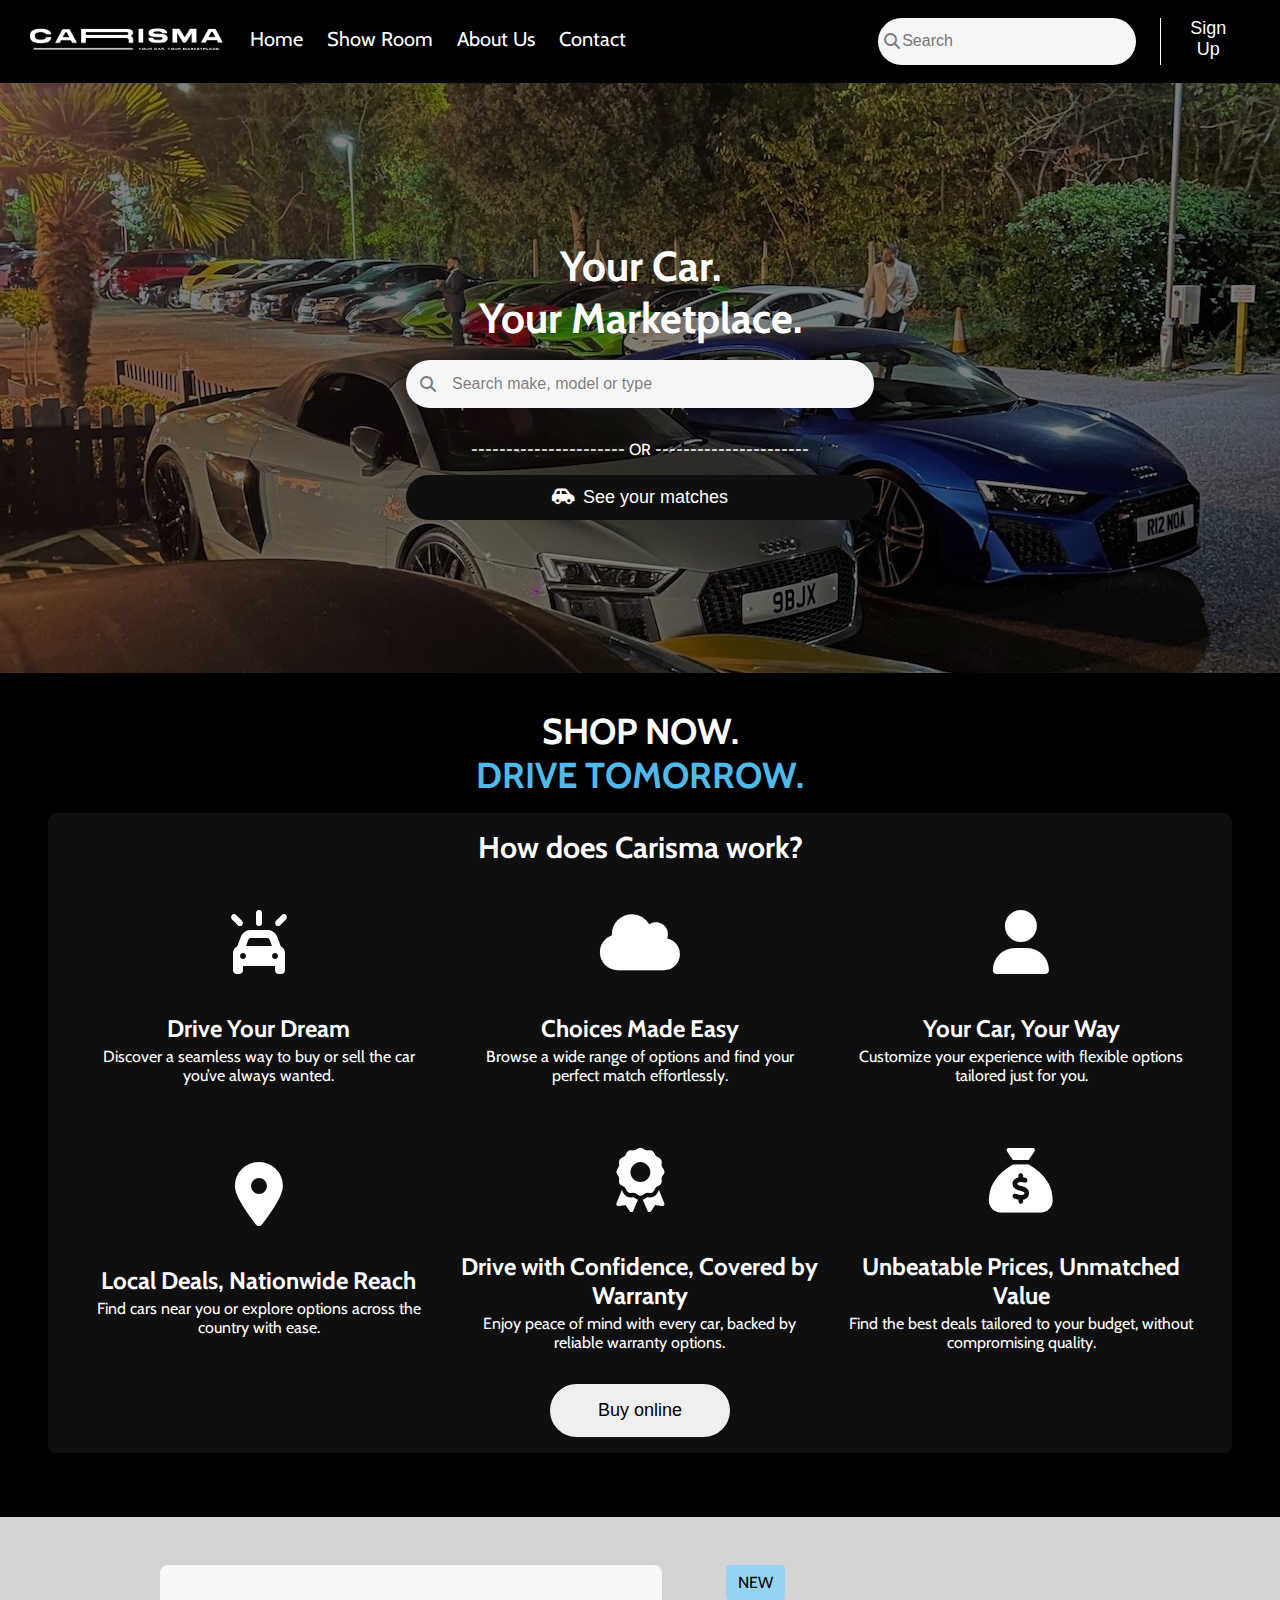
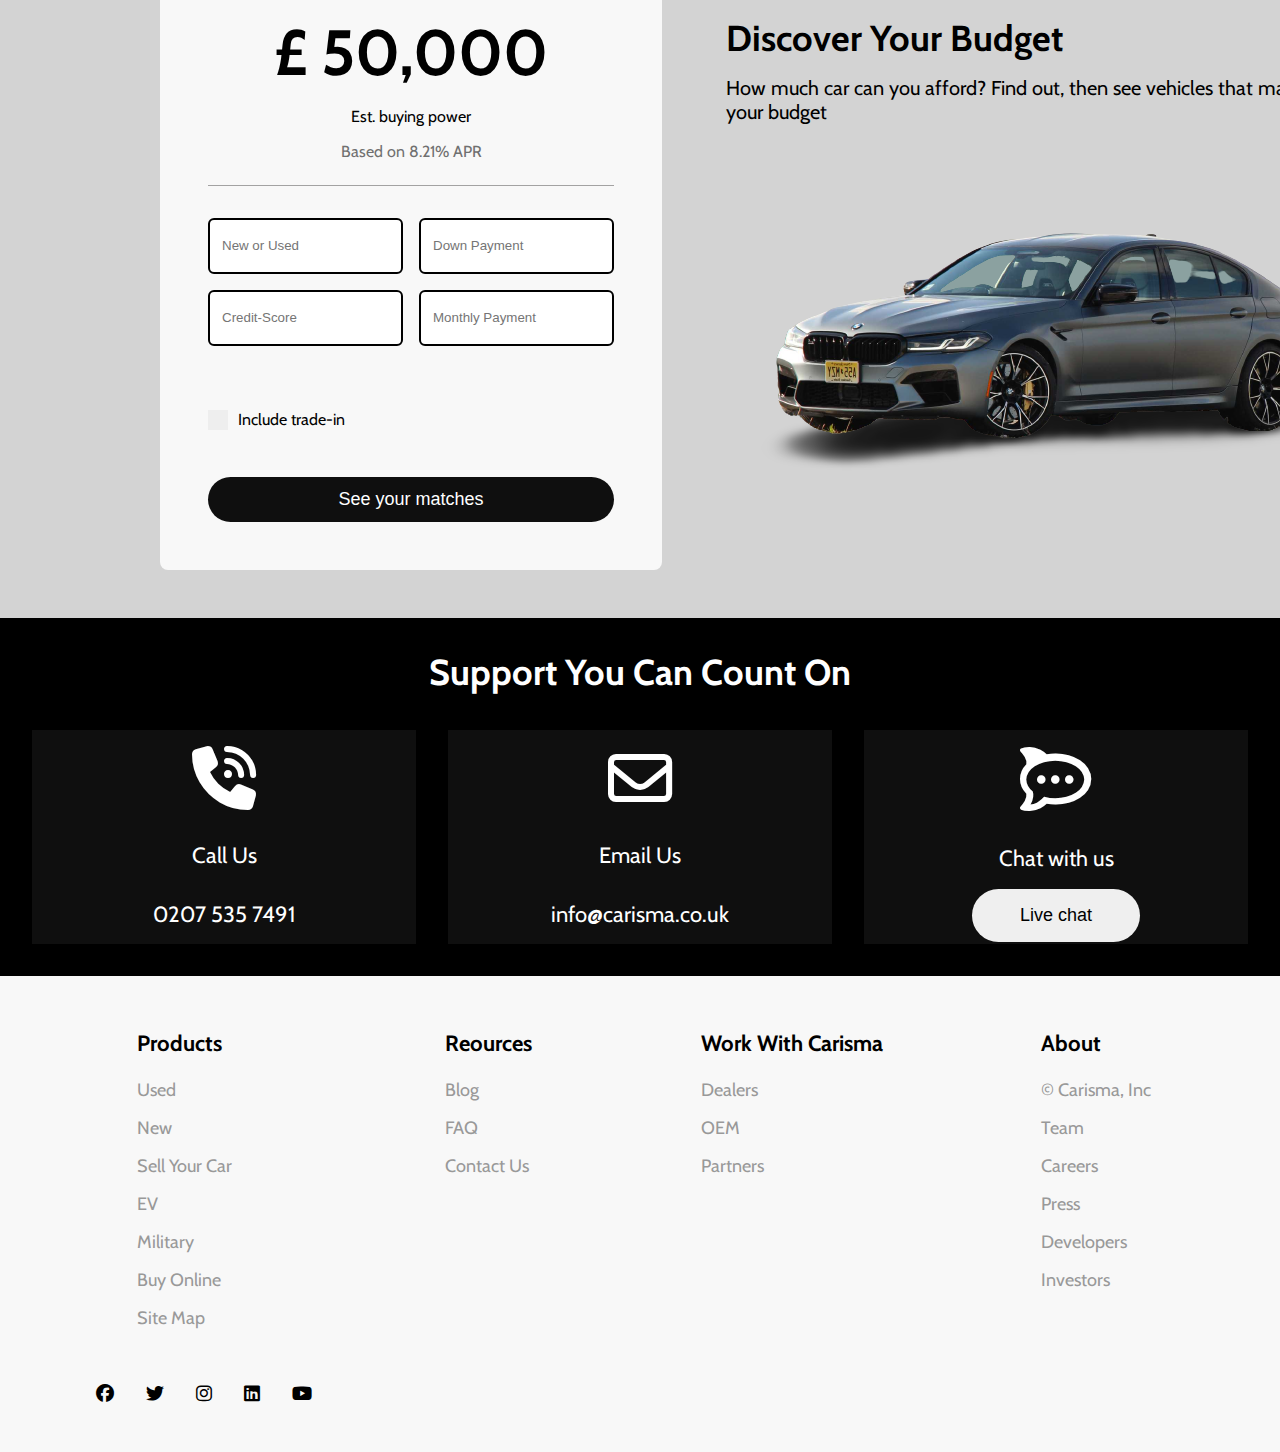
==== index.html @ 0906d76e "Fixed nav bars on every page" ====
<!DOCTYPE html>
<html lang="en">
<head>
    <meta charset="UTF-8">
    <meta name="viewport" content="width=device-width, initial-scale=1.0">
    <link rel="stylesheet" href="style.css">
    <link href="https://cdnjs.cloudflare.com/ajax/libs/font-awesome/6.5.1/css/all.min.css" rel="stylesheet">
    <link href="https://fonts.googleapis.com/css2?family=Cabin:wght@400;700&display=swap" rel="stylesheet">
    <link href="https://fonts.googleapis.com/css2?family=Material+Symbols+Outlined" rel="stylesheet">
    <title>Main Page</title>
</head>
<body>
    <nav class="navigation">
        <ul class="navigation">
            <a href="index.html"><img src="images/logo.png" alt="Carisma logo"></a>
            <li><a href="index.html">Home</a></li>
            <li><a href="modules.html">Show Room</a></li>
            <li><a href="About.html">About Us</a></li>
            <li><a href="Contact.html">Contact</a></li>
        </ul>
        <ul class="user">
            <div class="search-bar">
                <i class="search-icon fa-solid fa-magnifying-glass"></i>
                <input type="text" placeholder="Search">
            </div>
            <li class="nav-divider"></li>
            <li><button><a href="sign_up.html">Sign Up</a></button></li>
        </ul>
    </nav>

    <section class="main-page">
        <img style="opacity: 0.5;" src="images/background22.jpg" alt="">
        <div class="main-desc">
            <h1>Your Car. <br> Your Marketplace.</h1>
            <div class="search">
                <i class="search-icon fa-solid fa-magnifying-glass"></i>
                <input class="search-input" type="text" placeholder="Search make, model or type">
            </div>
            <p style="color: white; text-align: center;">---------------------- OR ----------------------</p>
            <button><i class="fa-solid fa-car-side"></i><a href="#">See your matches</a></button>
            <!-- <div class="buttons">
                <a href=""><button><i class="fa-solid fa-car"></i>
                    Shop New ></button></a>
                <a href=""><button><i class="fa-solid fa-tag"></i>
                    Shop Used ></button></a>
                <a href=""><button><i class="fa-solid fa-car-battery"></i>
                    Shop Electric ></button></a>
            </div> -->
        </div>
    </section>

    <section class="description">
        <h2 style="color: white;">SHOP NOW.</h2>
        <h2 style="color: #50b9eb;"> DRIVE TOMORROW.</h2>

        <div class="desc-container">
            <h3 style="color: white; text-align: center; font-size: 30px; margin-top: 0;">How does Carisma work?</h3>
            <div class="cards-container">
                <div class="card">
                    <i class="fa-solid fa-car-on"></i>
                    <div class="card-desc">
                        <h3 style="font-size: 24px; margin-bottom: 4px;">Drive Your Dream</h3>
                        <p style="margin-top: 0;">Discover a seamless way to buy or sell the car you’ve always wanted.</p>
                    </div>
                </div>
                <div class="card">
                    <i class="fa-solid fa-cloud"></i>
                    <div class="card-desc">
                        <h3 style="font-size: 24px; margin-bottom: 4px;">Choices Made Easy</h3>
                        <p style="margin-top: 0;">Browse a wide range of options and find your perfect match effortlessly.</p>
                    </div>
                </div>
                <div class="card">
                    <i class="fa-solid fa-user"></i>
                    <div class="card-desc">
                        <h3 style="font-size: 24px; margin-bottom: 4px;">Your Car, Your Way</h3>
                        <p style="margin-top: 0;">Customize your experience with flexible options tailored just for you.</p>
                    </div>
                </div>
                <div class="card">
                    <i class="fa-solid fa-location-dot"></i>
                    <div class="card-desc">
                        <h3 style="font-size: 24px; margin-bottom: 4px;">Local Deals, Nationwide Reach</h3>
                        <p style="margin-top: 0;">Find cars near you or explore options across the country with ease.</p>
                    </div>
                </div>  
                <div class="card">
                    <i class="fa-solid fa-award"></i>
                    <div class="card-desc">
                        <h3 style="font-size: 24px; margin-bottom: 4px;">Drive with Confidence, Covered by Warranty</h3>
                        <p style="margin-top: 0;">Enjoy peace of mind with every car, backed by reliable warranty options.</p>
                    </div>
                </div>  
                <div class="card">
                    <i class="fa-solid fa-sack-dollar"></i> 
                    <div class="card-desc">
                        <h3 style="font-size: 24px; margin-bottom: 4px;">Unbeatable Prices, Unmatched Value</h3>
                        <p style="margin-top: 0;">Find the best deals tailored to your budget, without compromising quality.</p>
                    </div>
                </div>    
            </div>
            <button class="btn-buy"><a href="#">Buy online</a></button>
        </div>
    </section>

    <section class="finance-calc">
      
        <div class="finance">
            <p style="font-size: 64px; font-weight: bold; text-align: center; margin-bottom: 16px; margin-top: 0;">&pound; 50,000</p>
            <p style="text-align: center;">Est. buying power</p>
            <p style="color: #707070; text-align: center; margin-bottom: 0;">Based on 8.21% APR</p>
            <div style="width: 100%; height: 1px; background-color: #a3a2a2; margin-top: 16px; margin-bottom: 32px; margin-top: 24px;"></div>
            <div class="inputs-container">
                <input type="text" placeholder="New or Used">
                <input type="text" placeholder="Down Payment">
                <input type="text" placeholder="Credit-Score">
                <input type="text" placeholder="Monthly Payment">
            </div>
            <label class="container">Include trade-in
                <input type="checkbox"  >
                <span class="checkmark"></span>
              </label>
            <button><a href="#">See your matches</a></button>
        </div>
        <div class="car">
            <p class="car-type">NEW</p>
            <h3 style="font-size: 36px;">Discover Your Budget</h3>
            <p style="font-size: 20px;">How much car can you afford? Find out, then see vehicles that match <br> your budget</p>
            <img src="images/bmw-m5.png" alt="">
        </div>
    </section>
    <section class="contacts">
        <h3>Support You Can Count On</h3>
        <div class="contacts-container">
            <div class="contact">
                <i class="fa-solid fa-phone-volume"></i>
                <p>Call Us</p>
                <p class="phone-number">
                    <span>0207 535 7491</span>
                </p>
            </div>
            <div class="contact">
                <i class="fa-regular fa-envelope"></i>
                <p>Email Us</p>
                <p class="email">
                    <span>info@carisma.co.uk</span>
                </p>
            </div>
            <div class="contact chat">
                <i class="fa-brands fa-rocketchat"></i>
                <p>Chat with us</p>
                <button><a href="#">Live chat</a></button>
            </div>
        </div>
    </section>
    <section class="footer">
        <div class="footer-content">
            <h3>Products</h3>

                <p><a href="#">Used</a></li></p>
                <p><a href="#">New</a></p>
                <p><a href="#">Sell Your Car</a></p>
                <p><a href="#">EV</a></p>
                <p><a href="#">Military</a></p>
                <p><a href="#">Buy Online</a></p>
                <p><a href="#">Site Map</a></p>
        </div>
        <div class="footer-content">
            <h3>Reources</h3>

                <p><a href="#">Blog</a></p>
                <p><a href="#">FAQ</a></p>
                <p><a href="#">Contact Us</a></p>

        </div>
        <div class="footer-content">
            <h3>Work With Carisma</h3>

                <p><a href="#">Dealers</a></p>
                <p><a href="#">OEM</a></p>
                <p><a href="#">Partners</a></p>

        </div>
        <div class="footer-content">
            <h3>About</h3>

                <p><a href="#">&copy; Carisma, Inc</a></p>
                <p><a href="#">Team</a></p>
                <p><a href="#">Careers</a></p>
                <p><a href="#">Press</a></p>
                <p><a href="#">Developers</a></p>
                <p><a href="#">Investors</a></p>

        </div> 
            <ul class="footer-icons">
                <li><a href=""><i class="fa-brands fa-facebook"></i></a></li>
                <li><a href=""><i class="fa-brands fa-twitter"></i></a></li>
                <li><a href=""><i class="fa-brands fa-instagram"></i></a></li>
                <li><a href=""><i class="fa-brands fa-linkedin"></i></a></li>
                <li><a href=""><i class="fa-brands fa-youtube"></i></a></li>
            </ul>
    </section>
</body>
</html>
---- style.css ----
body{
    font-family: "Cabin", sans-serif;
    margin: 0;
    background-color: black;
}
p,h1,h2,h3{
    font-family: "Cabin", sans-serif;
}
button{
    margin: 0;
    padding: 0;
    -webkit-appearance: none;
    appearance: none;
}
/* Navigation Bar */
.navigation{
    z-index: 1000;
    top: 0;
    position: sticky;
    background-color:  black;
    display: flex;
    justify-content: space-between;
    align-items: center;
    padding: 0.80rem;
}
.navigation ul{
    display: flex;
    gap: 24px;
    list-style: none;
    margin: 0;
}

.navigation ul li a{
    position: relative;
    text-decoration: none;
    color: white;
    overflow: hidden;
    display: inline-block;
    transition: color 0.3s ease-in-out;
}


.navigation ul li{
    font-size: 20px;
}

.navigation ul li a::after {
    content: '';
    position: absolute;
    left: 0;
    bottom: 0;
    width: 0;
    height: 2px;
    background-color: white; 
    transition: width 0.3s ease-in-out; 
}

.navigation ul li a:hover {
    color: #f6f6f6;
}

.navigation ul li a:hover::after {
    width: 100%;
}


.navigation img{
    transform: scale(1);
    max-width: 200px;
    height: auto;
}

.navigation button{
    font-size: 18px;
    border: none;
    background-color: transparent;
    font-weight: normal;
    color: white;
}

.user{
    display: flex;
    padding: 0;
    padding-right: 36px;
}

.navigation .search-bar{
    width: 100%;
    display: flex;
    align-items: center;
    justify-items: center;
    border-radius: 28px;
    background-color: #f6f6f6;
    transition: box-shadow 0.25s;
    box-sizing: border-box; 
    padding: 0 6px;
}
.navigation .search-bar:focus-within{
    box-shadow: 0 0 2px rgba(0, 0, 0, 0.75);
}

.search-bar input{
    font-size: 16px;
    font-family: 'Lexend', sans-serif;
    margin-left: var(--padding);
    outline: none;
    border: none;
    background: transparent;
    flex: 1;
    color: #333333;
}

.user .nav-divider{
    width: 2px;
    background-color: white;
}
/* Main Page */
.main-page{
    position: relative;
}
.main-page img{
    width: 100%;
}
.main-page .main-desc{
    position: absolute;
    top: 50%;
    left: 50%;
    transform: translate(-50%, -50%);
    max-width: 500px;
    width: 80%;
    box-sizing: border-box;
    padding: 0 16px;
}

.main-desc h1{
    width: 100%;
    text-align: center;
    color: white;
    padding-bottom: 16px;
    margin: 0;
    font-size: 42px;
}

.main-desc input{
    box-sizing: border-box;
    text-align: left;
}

.search {
    --padding: 14px;
    width: 100%;
    display: flex;
    align-items: center;
    padding: var(--padding);
    border-radius: 28px;
    background-color: #f6f6f6;
    transition: box-shadow 0.25s;
    margin-bottom: 32px;
    box-sizing: border-box;
}

.search:focus-within{
    box-shadow: 0 0 2px rgba(0, 0, 0, 0.75);
}

.search-input{
    font-size: 16px;
    font-family: 'Lexend', sans-serif;
    margin-left: var(--padding);
    outline: none;
    border: none;
    background: transparent;
    flex: 1;
    color: #333333;
}

.search-input::placeholder,
.search-icon {
    color: rgba(0, 0, 0, 0.5);
}

.main-desc button{
    width: 100%;
    background-color: #0f0f0f;
    color: white;
    font-size: 18px;
    padding: 12px 0;
    border-radius: 28px;
    border: none;
    transition: box-shadow 0.3s ease;

    display: flex;
    flex-direction: row;
    align-items: center;
    justify-content: center;
    gap: 0.5rem;
}

.main-desc button a{
    color: white;
    text-decoration: none;
    transition: color 0.3s ease;   
}

.main-desc button:hover{
    cursor: pointer;
    box-shadow: 0px 4px 6px rgba(255, 100, 0, 1); 
}

.main-desc button:hover a{
    color: rgba(255, 100, 0, 1); 
}



/* .main-page .buttons{
    display: flex;
    justify-content: space-evenly;
    align-items: center;
    gap: 12xpx;
}


.main-page .buttons button{
    display: flex;
    flex-direction: column;
    justify-content: center;
    align-items: center;
    padding: 16px;
    gap: 16px;
    background: transparent;
    backdrop-filter: blur(5px);
    border: none;
    border-radius: 10px;
    color: white;
    font-size: 16px;
    border: 1px solid #f8f8f8;
    width: 150px;
    height: 125px;
}

.main-page .buttons button:hover{
    cursor: pointer;
}

.main-page .buttons a{
    text-decoration: none;
}

.main-page .buttons i{
    font-size: 40px;
}

.fa-solid.fa-car {
    color: #ff6400;
}
.fa-solid.fa-tag{
    color: #ec008b;
}
.fa-solid.fa-car-battery{
    color: #06aeaa;
} */


/* Description */
.description{
    background-color: black;
    padding:32px 3rem;
    padding-bottom: 64px;
}

.description h2, .description p, .description h3{ 
    color: white;
}

.description h2{
    text-align: center;
    margin: 0;
    font-size: 36px;
}

.description .cards-container{
    display: grid;
    grid-template-columns: repeat(3, 1fr);
    grid-template-rows: repeat(2, 1fr);
    gap: 1.5rem;
    row-gap: 2rem;
    margin-bottom: 1rem;
}

.desc-container {
    background-color: #0f0f0f;
    border-radius: 8px;
    margin-top: 1rem;
    padding: 1rem 2rem;
    display: flex;
    flex-direction: column;
    align-items: center;
}   

.desc-container .cards-container .card{
    display: flex;
    flex-direction: column;
    justify-content: center;
    align-items: center;
}

.desc-container .cards-container .card .card-desc h3,
.desc-container .cards-container .card .card-desc p{
    text-align: center;
}


.desc-container .cards-container .card i{
    font-size: 64px;
    color: white;
}

.desc-container .btn-buy{
    display: flex;
    flex-direction: row; 
    align-self: center;
    justify-self: center;
    padding: 16px 48px;
    border-radius: 28px;
    border: none;
    transition: box-shadow 0.3s ease;
}

.btn-buy a{
    display: block;
    text-align: center;
    font-size: 18px;
    text-decoration: none;
    color: black;
    transition:  color 0.3s ease;
}

.btn-buy:hover{
    cursor: pointer;
    box-shadow: 0px 4px 6px rgba(6, 174, 170, 1); 
}

.btn-buy:hover a{
    color: rgba(6, 174, 170, 1);
}

.cards-container .card{
    display: flex;
    gap: 16px;
}

/* Finance Calculator */
.finance-calc{
    background-color:  rgb(211, 211, 211);
    padding: 3rem 10rem;
    display: grid;
    gap: 4rem;
    grid-template-columns: repeat(2, 1fr);
}

.finance-calc .car-type{
    background-color: #95d3f3;
    width: fit-content;
    padding: 8px 12px;
    border-radius: 4px;
    color: black;
}

.car p, .car h3{
    margin: 0;
    margin-bottom: 16px;
}


.finance-calc .finance{
    background-color: #f8f8f8;
    border-radius: 8px;
    padding: 3rem;
}


.finance-calc .finance .inputs-container{
    display: grid;
    grid-template-columns: repeat(2, 1fr);
    gap: 16px;
    margin-bottom: 64px;
}

.inputs-container input{
    height: 50px;
    border: 2px solid black;
    border-radius: 6px;
    padding-left: 12px;
}

/* Check Box */
.container {
    display: block;
    position: relative;
    padding-left: 30px;
    margin-bottom: 48px;
    cursor: pointer;
    font-size: 16px;
    -webkit-user-select: none;
    -moz-user-select: none;
    -ms-user-select: none;
    user-select: none;
}
  
.container input {
position: absolute;
opacity: 0;
cursor: pointer;
height: 0;
width: 0;
}

.checkmark {
position: absolute;
top: 0;
left: 0;
height: 20px;
width: 20px;
background-color: #eee;
}

.container:hover input ~ .checkmark {
background-color: #ccc;
}

.container input:checked ~ .checkmark {
background-color: #2196F3;
}

.checkmark:after {
content: "";
position: absolute;
display: none;
}

.container input:checked ~ .checkmark:after {
display: block;
}

.container .checkmark:after {
left: 6px;
top: 3px;
width: 5px;
height: 10px;
border: solid white;
border-width: 0 3px 3px 0;
-webkit-transform: rotate(45deg);
-ms-transform: rotate(45deg);
transform: rotate(45deg);
}


.finance-calc .finance button{
    width: 100%;
    background-color: #0f0f0f;
    color: white;
    font-size: 18px;
    padding: 12px 0;
    border-radius: 28px;
    border: none;
    transition: box-shadow 0.3s ease;
}

.finance-calc .finance button a{
    color: white;
    text-decoration: none;
    transition: color 0.3s ease;   
}

.finance-calc .finance button:hover{
    cursor: pointer;
    box-shadow: 0px 4px 6px rgba(236, 0, 139, 1); 
}

.finance-calc .finance button:hover a{
    color: rgba(236, 0, 139, 1); 
}



/* Contacts */
.contacts{
    padding: 2rem;
}

.contacts h3{
    color: white;
    text-align: center;
    font-size: 36px;
    margin-top: 0;
}

.contacts .contacts-container{
    display: grid;
    grid-template-columns: repeat(3, 1fr);
    gap: 2rem;
}

.contacts-container .contact{
    display: flex;
    flex-direction: column;
    justify-content: center;
    align-items: center;
    background-color: #0f0f0f;
}

.contacts-container .contact i,
.contacts-container .contact p{
    color: white;
    text-align: center;
    margin: 1rem 0;
    font-size: 22px;
}

.contacts-container .chat{
    justify-content:space-evenly;
}

.contacts-container .contact i{
    font-size: 64px;
}

/* Slide-in underline effect */
.contacts .phone-number span,
.contacts .email span {
    position: relative;
    display: inline-block;
    cursor: pointer;
    color: white; 
}

.contacts .phone-number span::after,
.contacts .email span::after {
    content: "";
    position: absolute;
    bottom: 0; 
    left: 0;
    width: 0;
    height: 2px; 
    background-color: white; 
    transition: width 0.3s ease-in-out;
}

.contacts .phone-number span:hover::after,
.contacts .email span:hover::after {
    width: 100%; 
}


.contact button{
    display: flex;
    align-self: center;
    justify-self: center;
    padding: 16px 48px;
    border-radius: 28px;
    border: none;
    transition: box-shadow 0.3s ease;
}

.contact button a{
    font-size: 18px;
    text-decoration: none;
    color: black;
    transition: color 0.3s ease;
}

.contact button:hover{
    cursor: pointer;
    box-shadow: 0px 4px 6px rgba(255, 100, 0, 1); 
}

.contact button:hover a{
    color:  rgba(255, 100, 0, 1);
}


/* Footer */
.footer{
    background-color: #f8f8f8;
    display: grid;
    grid-template-columns: repeat(4, 1fr);
    padding: 2rem;
    row-gap: 24px;
}

.footer .footer-content{
    justify-self: center;
}

.footer-content h3{
    font-size: 22px;
}

.footer-content a{
    font-size: 18px;
    color: #999999;
    text-decoration: none;
    text-decoration-thickness: 0;
    transition: text-decoration-thickness 0.3s ease;
}

.footer-content a:hover{
    text-decoration: underline;
    text-decoration-thickness: 2px;

}

.footer .footer-icons{
    list-style: none;
    display: flex;
    gap: 32px;
    justify-self: center;
}
.footer-icons i{
    font-size: 18px;
    color: black;
}
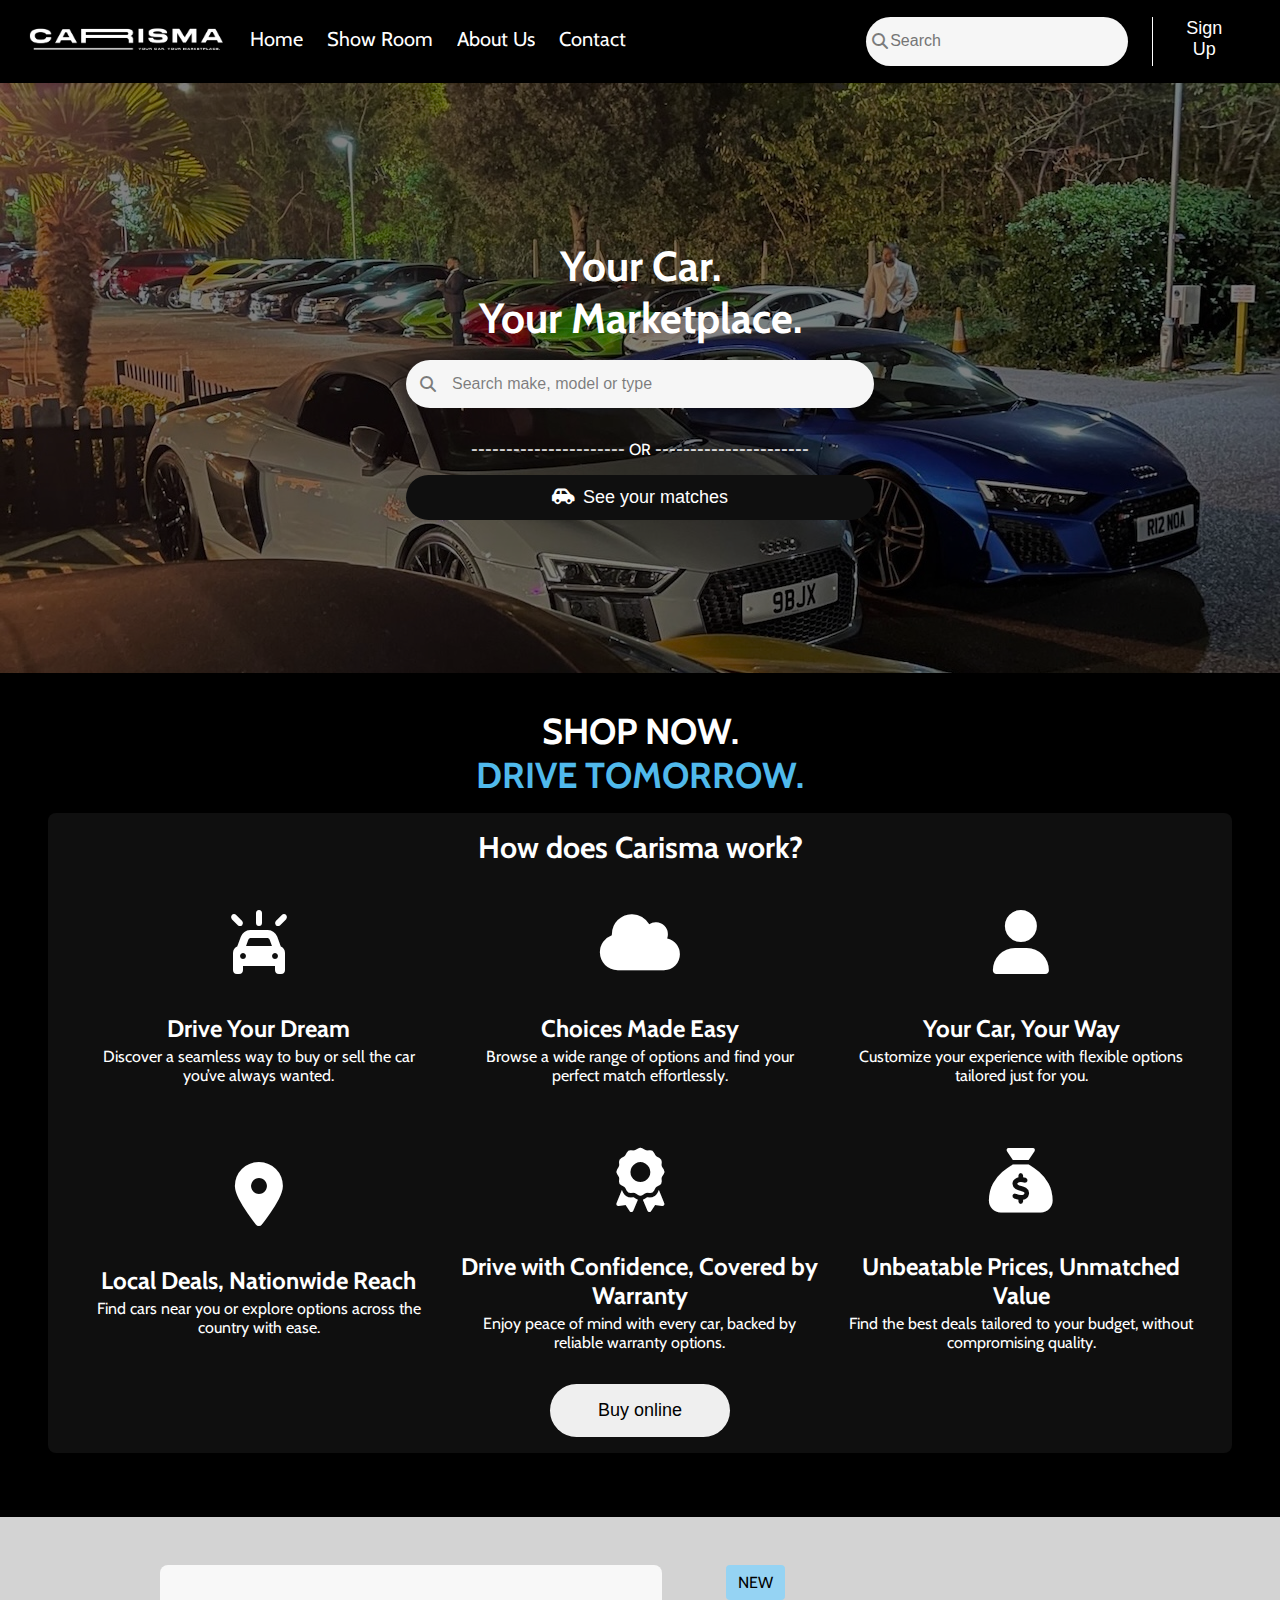
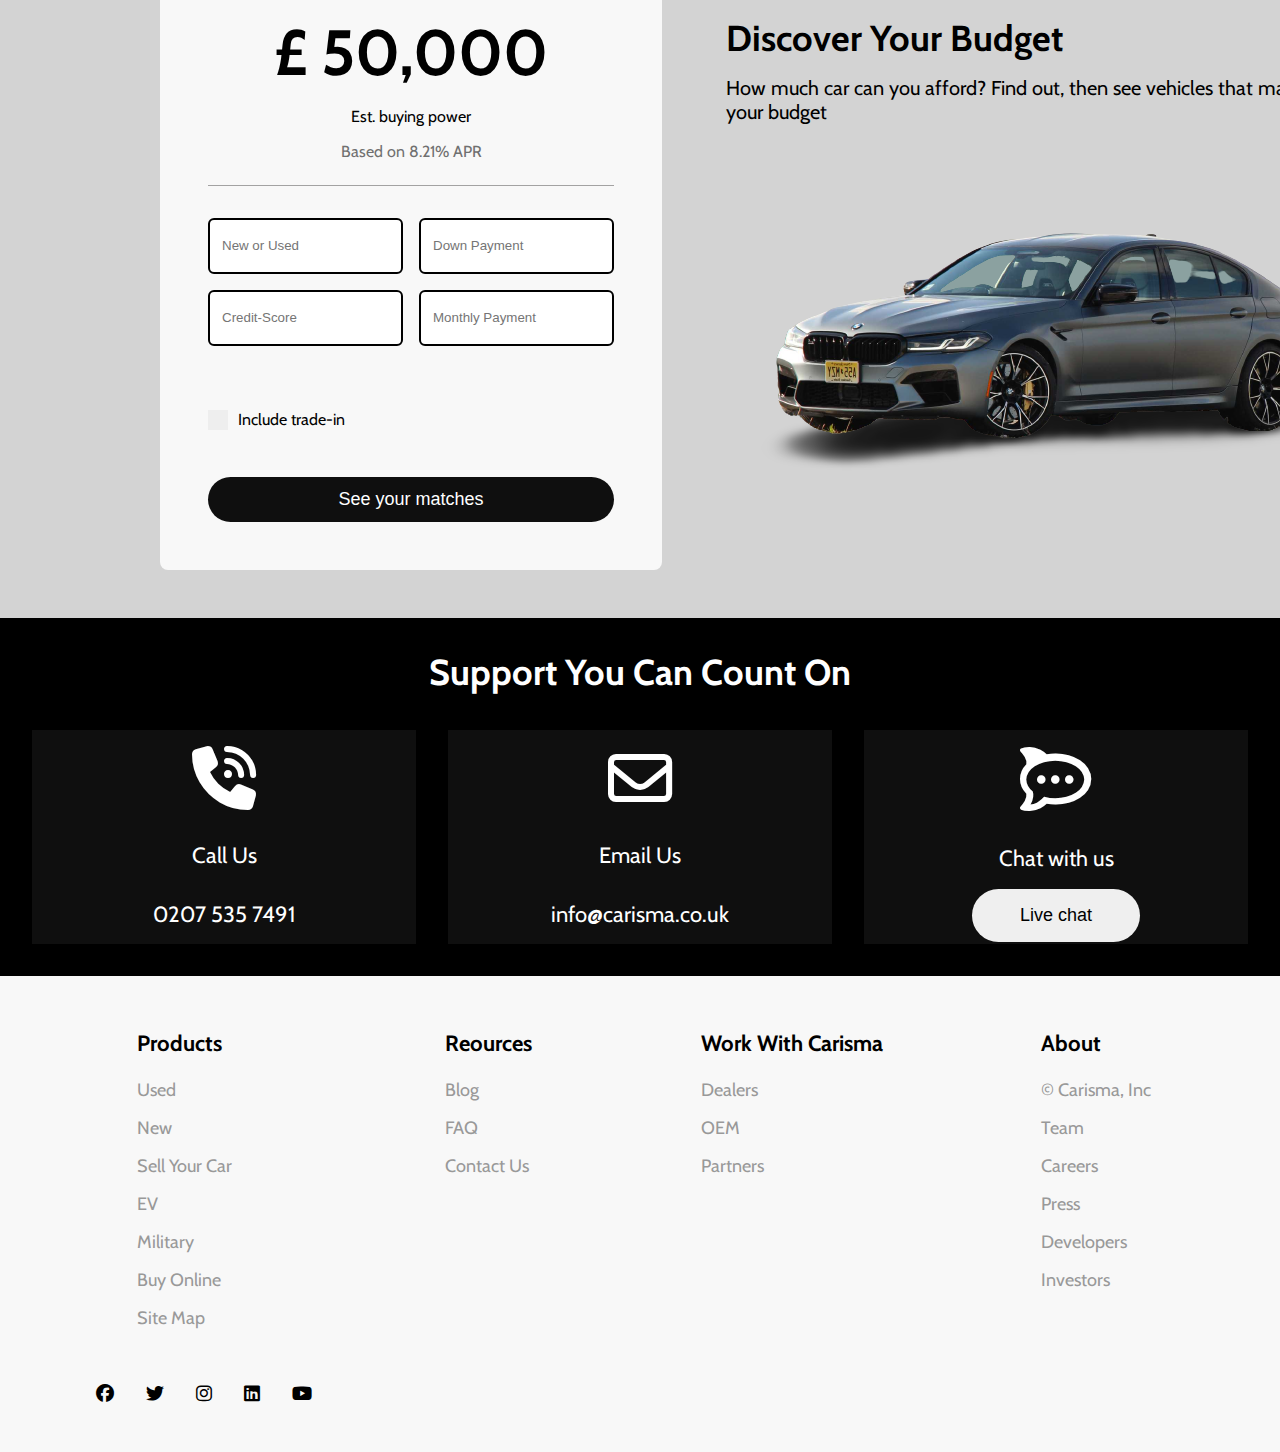
==== commit 54ecc427: "Updated button hover animation" ====
--- a/index.html
+++ b/index.html
@@ -37,15 +37,7 @@
                 <input class="search-input" type="text" placeholder="Search make, model or type">
             </div>
             <p style="color: white; text-align: center;">---------------------- OR ----------------------</p>
-            <button><i class="fa-solid fa-car-side"></i><a href="#">See your matches</a></button>
-            <!-- <div class="buttons">
-                <a href=""><button><i class="fa-solid fa-car"></i>
-                    Shop New ></button></a>
-                <a href=""><button><i class="fa-solid fa-tag"></i>
-                    Shop Used ></button></a>
-                <a href=""><button><i class="fa-solid fa-car-battery"></i>
-                    Shop Electric ></button></a>
-            </div> -->
+            <button><i class="fa-solid fa-car-side"></i><a href="modules.html">See your matches</a></button>
         </div>
     </section>
 
--- a/style.css
+++ b/style.css
@@ -6,12 +6,7 @@
 p,h1,h2,h3{
     font-family: "Cabin", sans-serif;
 }
-button{
-    margin: 0;
-    padding: 0;
-    -webkit-appearance: none;
-    appearance: none;
-}
+
 /* Navigation Bar */
 .navigation{
     z-index: 1000;
@@ -202,12 +197,17 @@
     transition: color 0.3s ease;   
 }
 
+.main-desc button i{
+    transition: color 0.3s ease;
+}
+
 .main-desc button:hover{
     cursor: pointer;
     box-shadow: 0px 4px 6px rgba(255, 100, 0, 1); 
 }
 
-.main-desc button:hover a{
+.main-desc button:hover a,
+.main-desc button:hover i{
     color: rgba(255, 100, 0, 1); 
 }
 
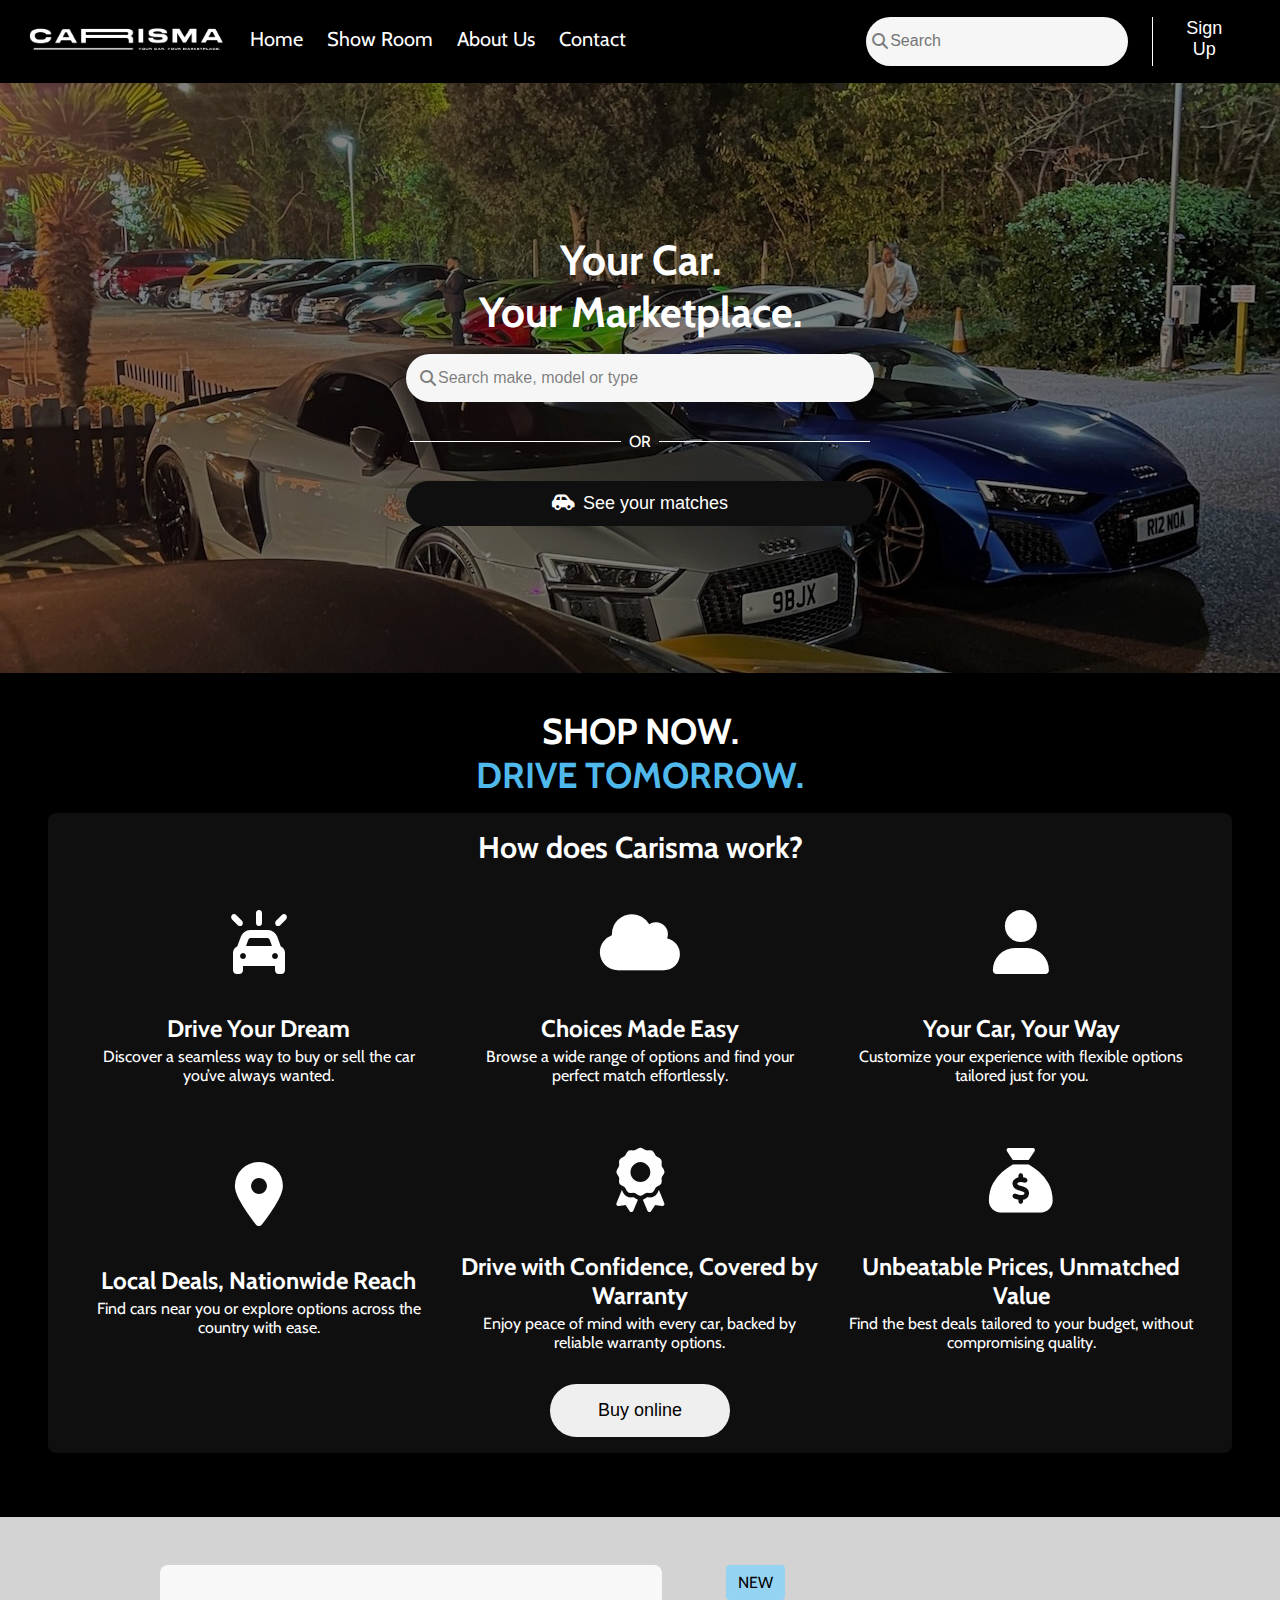
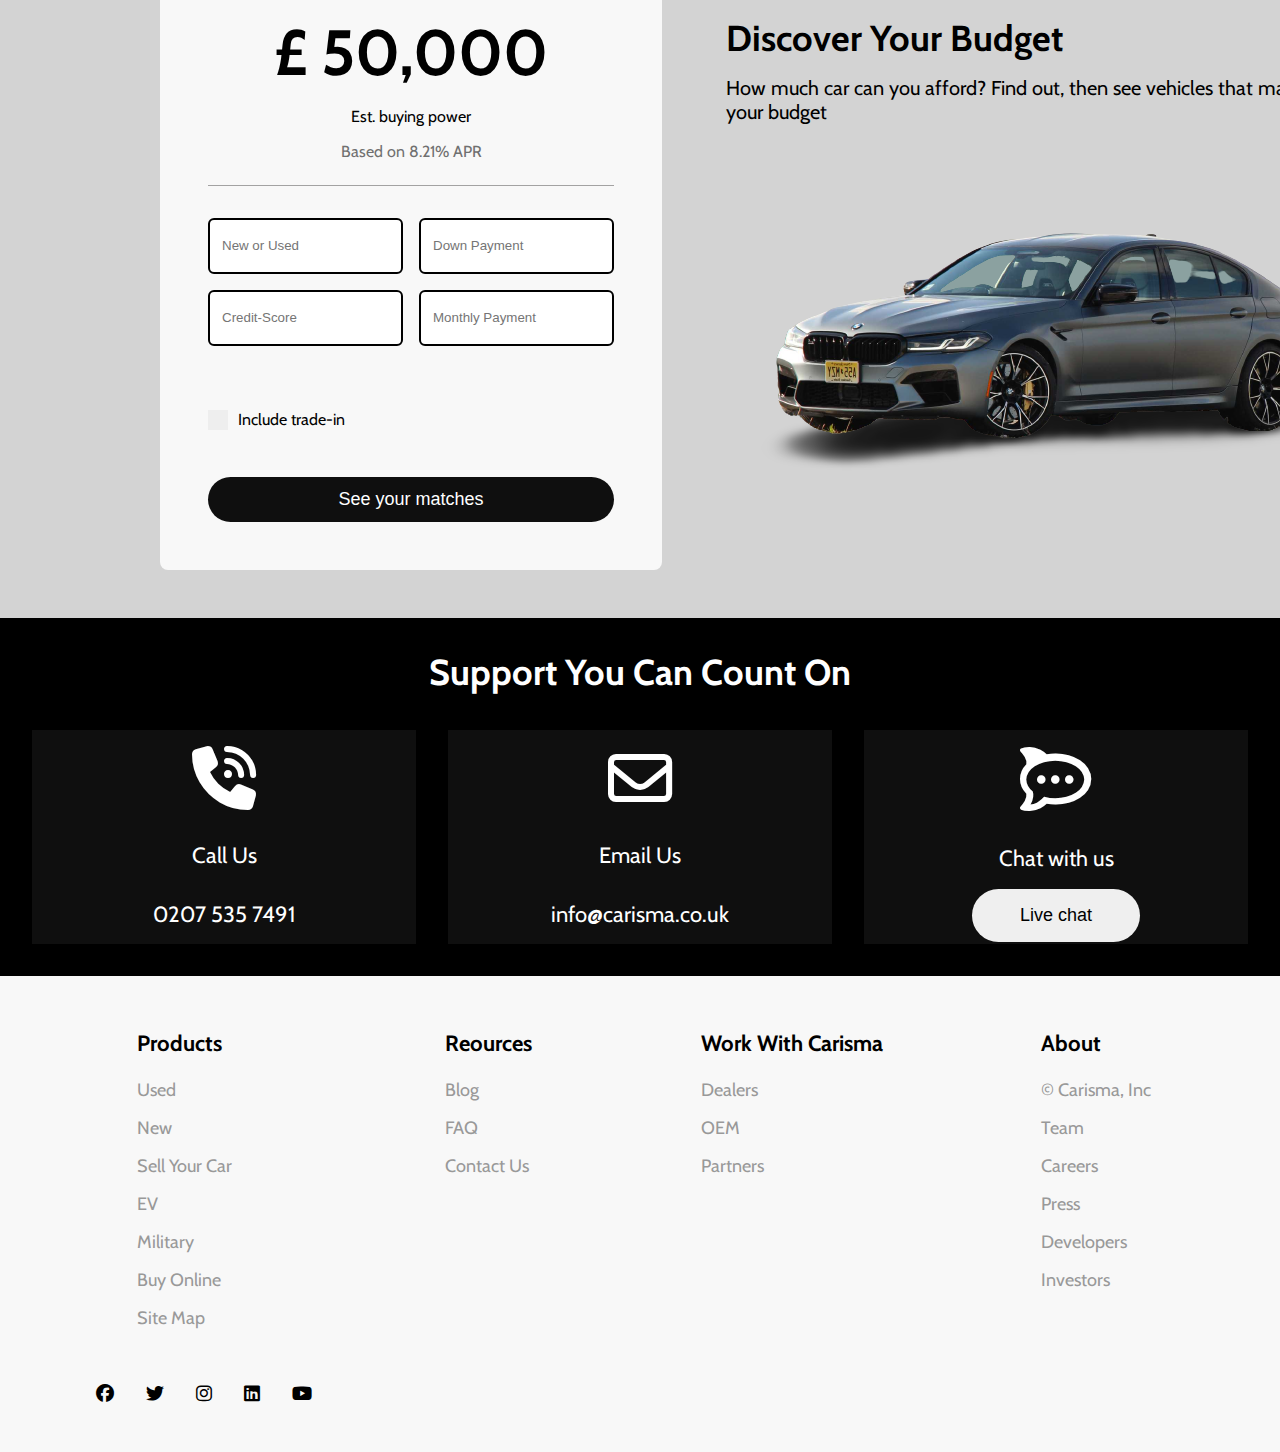
==== commit 8bf9bc76: "Made more changes to main page" ====
--- a/index.html
+++ b/index.html
@@ -10,36 +10,40 @@
     <title>Main Page</title>
 </head>
 <body>
-    <nav class="navigation">
-        <ul class="navigation">
-            <a href="index.html"><img src="images/logo.png" alt="Carisma logo"></a>
-            <li><a href="index.html">Home</a></li>
-            <li><a href="modules.html">Show Room</a></li>
-            <li><a href="About.html">About Us</a></li>
-            <li><a href="Contact.html">Contact</a></li>
-        </ul>
-        <ul class="user">
-            <div class="search-bar">
-                <i class="search-icon fa-solid fa-magnifying-glass"></i>
-                <input type="text" placeholder="Search">
-            </div>
-            <li class="nav-divider"></li>
-            <li><button><a href="sign_up.html">Sign Up</a></button></li>
-        </ul>
-    </nav>
-
-    <section class="main-page">
-        <img style="opacity: 0.5;" src="images/background22.jpg" alt="">
-        <div class="main-desc">
-            <h1>Your Car. <br> Your Marketplace.</h1>
-            <div class="search">
-                <i class="search-icon fa-solid fa-magnifying-glass"></i>
-                <input class="search-input" type="text" placeholder="Search make, model or type">
-            </div>
-            <p style="color: white; text-align: center;">---------------------- OR ----------------------</p>
-            <button><i class="fa-solid fa-car-side"></i><a href="modules.html">See your matches</a></button>
-        </div>
-    </section>
+        <nav class="navigation">
+            <ul class="navigation">
+                <a href="index.html"><img src="images/logo.png" alt="Carisma logo"></a>
+                <li><a href="index.html">Home</a></li>
+                <li><a href="modules.html">Show Room</a></li>
+                <li><a href="About.html">About Us</a></li>
+                <li><a href="Contact.html">Contact</a></li>
+            </ul>
+            <ul class="user">
+                <div class="search-bar">
+                    <i class="search-icon fa-solid fa-magnifying-glass"></i>
+                    <input type="text" placeholder="Search">
+                </div>
+                <li class="nav-divider"></li>
+                <li><button><a href="sign_up.html">Sign Up</a></button></li>
+            </ul>
+        </nav>
+    
+        <section class="main-page">
+            <img style="opacity: 0.5;" src="images/background22.jpg" alt="">
+            <div class="main-desc">
+                <h1>Your Car. <br> Your Marketplace.</h1>
+                <div class="search">
+                    <i class="search-icon fa-solid fa-magnifying-glass"></i>
+                    <input class="search-input" type="text" placeholder="Search make, model or type">
+                </div>
+                <div class="or-container">
+                    <div></div>
+                    <p>OR</p>
+                    <div></div>
+                </div>
+                <button><i class="fa-solid fa-car-side"></i><a href="modules.html">See your matches</a></button>
+        </section>
+    </div>
 
     <section class="description">
         <h2 style="color: white;">SHOP NOW.</h2>
--- a/style.css
+++ b/style.css
@@ -24,7 +24,6 @@
     list-style: none;
     margin: 0;
 }
-
 .navigation ul li a{
     position: relative;
     text-decoration: none;
@@ -142,15 +141,14 @@
 }
 
 .search {
-    --padding: 14px;
     width: 100%;
     display: flex;
     align-items: center;
-    padding: var(--padding);
+    padding: 14px;
     border-radius: 28px;
     background-color: #f6f6f6;
     transition: box-shadow 0.25s;
-    margin-bottom: 32px;
+    margin-bottom: 14px;
     box-sizing: border-box;
 }
 
@@ -189,6 +187,27 @@
     align-items: center;
     justify-content: center;
     gap: 0.5rem;
+}
+
+.main-desc .or-container{
+    height: fit-content;
+    display: flex;
+    flex-direction: row;
+    gap: 8px;
+    align-items: center;
+    justify-content: center;
+    margin-bottom: 14px;
+}
+
+.main-desc .or-container div{
+    width: 45%;
+    background-color: white;
+    height: 1px;
+}
+
+.main-desc .or-container p{
+    color: white;
+    padding: 0;
 }
 
 .main-desc button a{
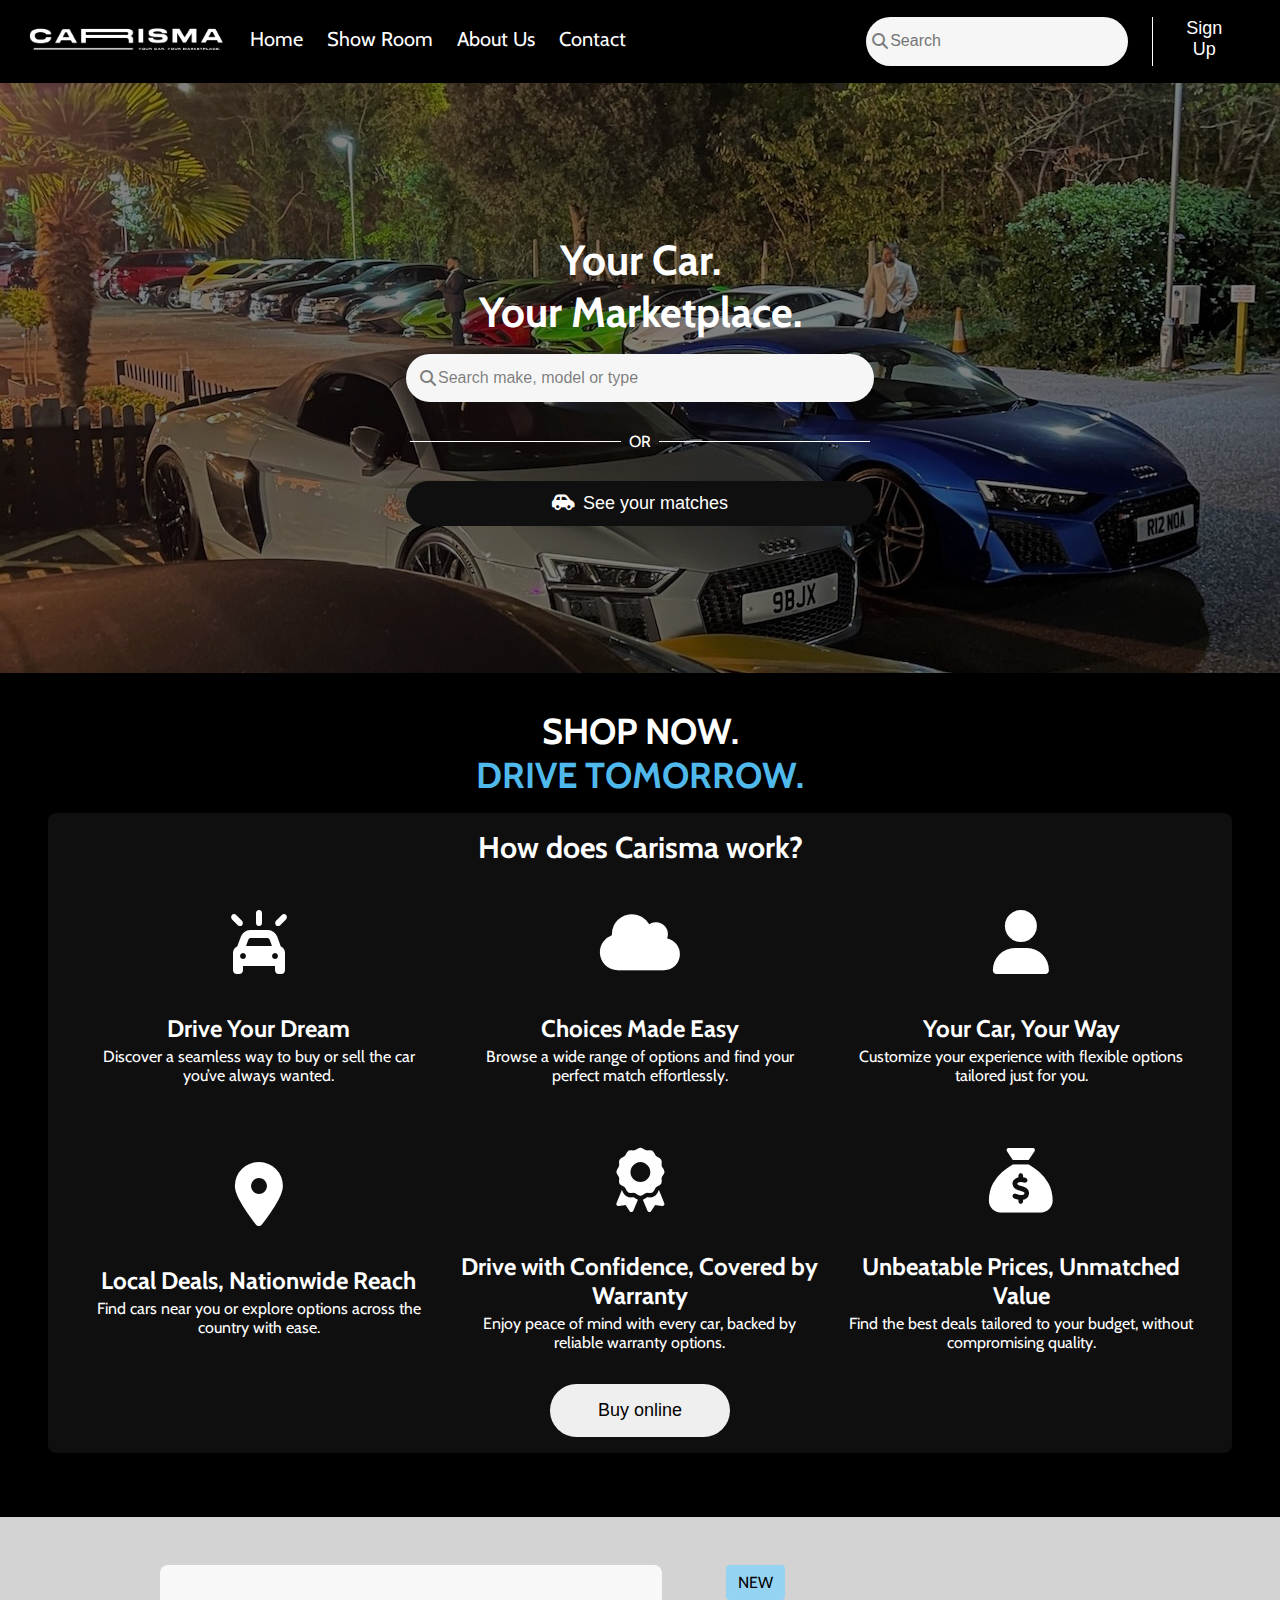
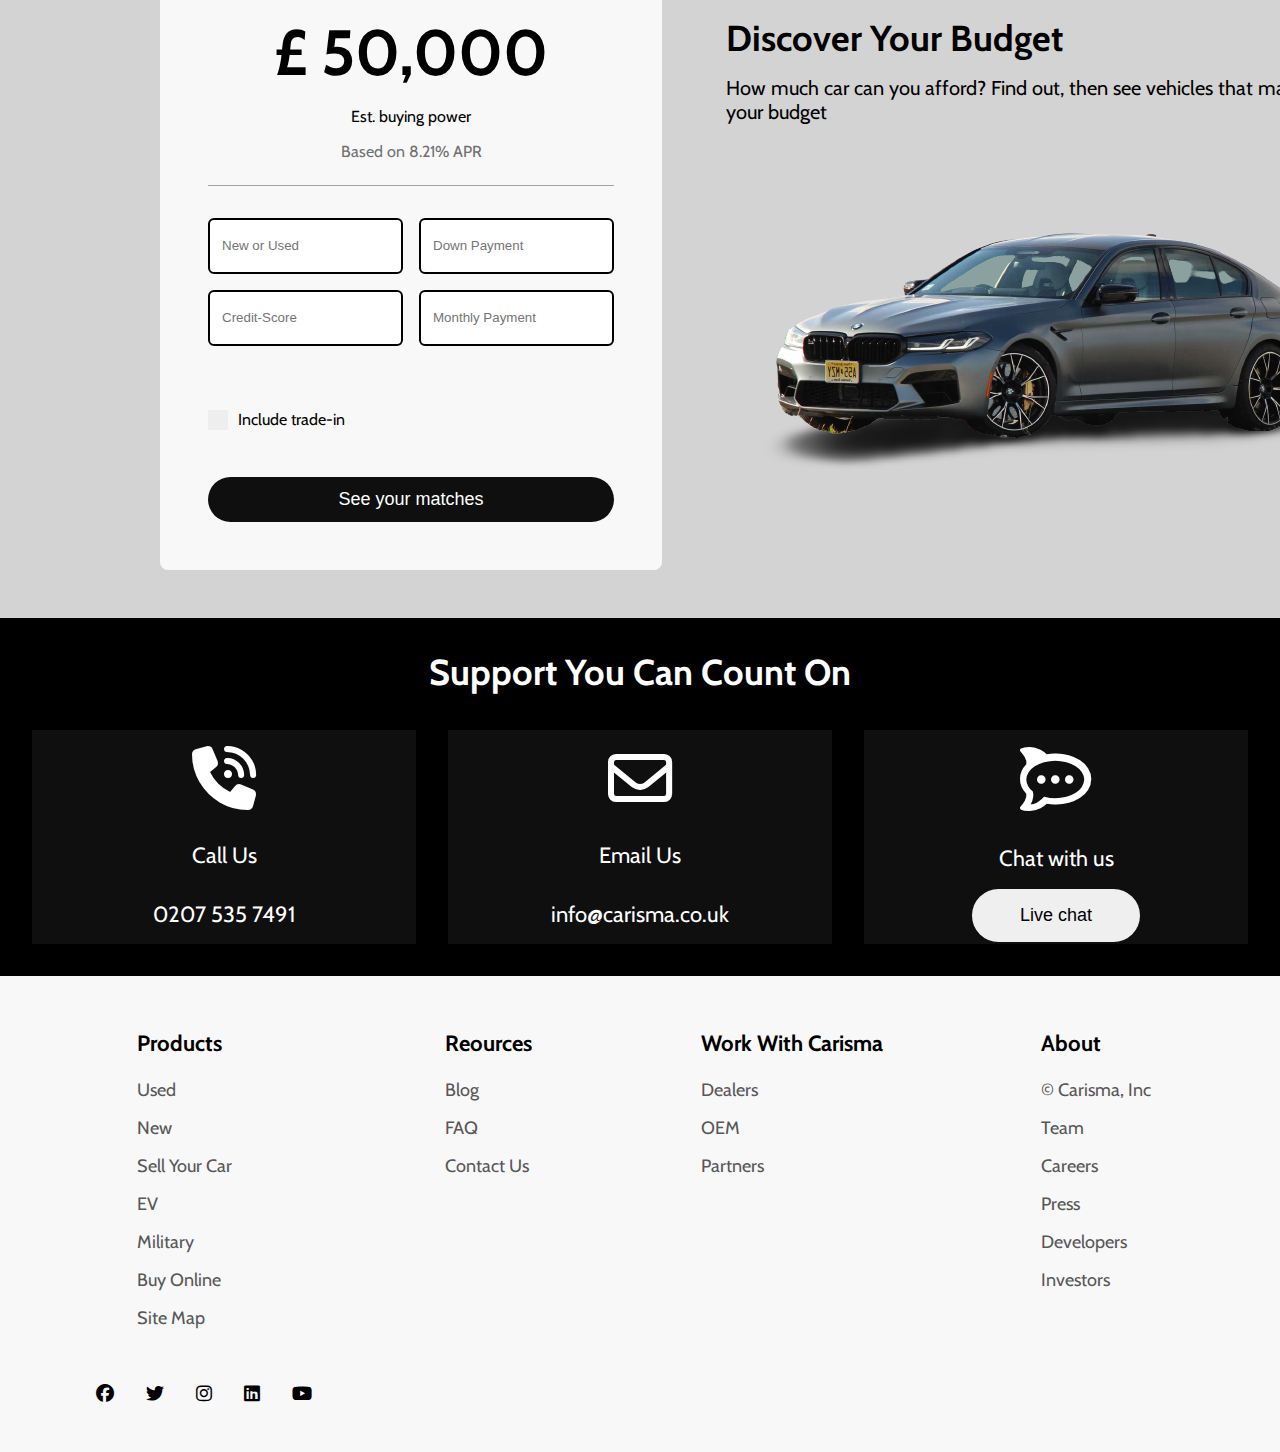
==== commit ef2b29cd: "Added more feature to the modules page, made footer a tag a little bit darker" ====
--- a/index.html
+++ b/index.html
@@ -29,7 +29,7 @@
         </nav>
     
         <section class="main-page">
-            <img style="opacity: 0.5;" src="images/background22.jpg" alt="">
+            <img style="opacity: 0.5;" src="images/background.jpg" alt="">
             <div class="main-desc">
                 <h1>Your Car. <br> Your Marketplace.</h1>
                 <div class="search">
@@ -189,12 +189,13 @@
 
         </div> 
             <ul class="footer-icons">
-                <li><a href=""><i class="fa-brands fa-facebook"></i></a></li>
-                <li><a href=""><i class="fa-brands fa-twitter"></i></a></li>
-                <li><a href=""><i class="fa-brands fa-instagram"></i></a></li>
-                <li><a href=""><i class="fa-brands fa-linkedin"></i></a></li>
-                <li><a href=""><i class="fa-brands fa-youtube"></i></a></li>
+                <li><a href="#"><i class="fa-brands fa-facebook"></i></a></li>
+                <li><a href="#"><i class="fa-brands fa-twitter"></i></a></li>
+                <li><a href="#"><i class="fa-brands fa-instagram"></i></a></li>
+                <li><a href="#"><i class="fa-brands fa-linkedin"></i></a></li>
+                <li><a href="#"><i class="fa-brands fa-youtube"></i></a></li>
             </ul>
     </section>
+    <script src="script_mainPage.js"></script>
 </body>
 </html>--- a/style.css
+++ b/style.css
@@ -18,6 +18,7 @@
     align-items: center;
     padding: 0.80rem;
 }
+
 .navigation ul{
     display: flex;
     gap: 24px;
@@ -222,63 +223,15 @@
 
 .main-desc button:hover{
     cursor: pointer;
-    box-shadow: 0px 4px 6px rgba(255, 100, 0, 1); 
+    /* box-shadow: 0px 4px 6px rgba(255, 100, 0, 1);  */
+    box-shadow: 0px 4px 6px rgba(6, 174, 170, 1); 
 }
 
 .main-desc button:hover a,
 .main-desc button:hover i{
-    color: rgba(255, 100, 0, 1); 
-}
-
-
-
-/* .main-page .buttons{
-    display: flex;
-    justify-content: space-evenly;
-    align-items: center;
-    gap: 12xpx;
-}
-
-
-.main-page .buttons button{
-    display: flex;
-    flex-direction: column;
-    justify-content: center;
-    align-items: center;
-    padding: 16px;
-    gap: 16px;
-    background: transparent;
-    backdrop-filter: blur(5px);
-    border: none;
-    border-radius: 10px;
-    color: white;
-    font-size: 16px;
-    border: 1px solid #f8f8f8;
-    width: 150px;
-    height: 125px;
-}
-
-.main-page .buttons button:hover{
-    cursor: pointer;
-}
-
-.main-page .buttons a{
-    text-decoration: none;
-}
-
-.main-page .buttons i{
-    font-size: 40px;
-}
-
-.fa-solid.fa-car {
-    color: #ff6400;
-}
-.fa-solid.fa-tag{
-    color: #ec008b;
-}
-.fa-solid.fa-car-battery{
-    color: #06aeaa;
-} */
+    /* color: rgba(255, 100, 0, 1);  */
+    color: rgba(6, 174, 170, 1); 
+}
 
 
 /* Description */
@@ -618,7 +571,7 @@
 
 .footer-content a{
     font-size: 18px;
-    color: #999999;
+    color: #575757;
     text-decoration: none;
     text-decoration-thickness: 0;
     transition: text-decoration-thickness 0.3s ease;
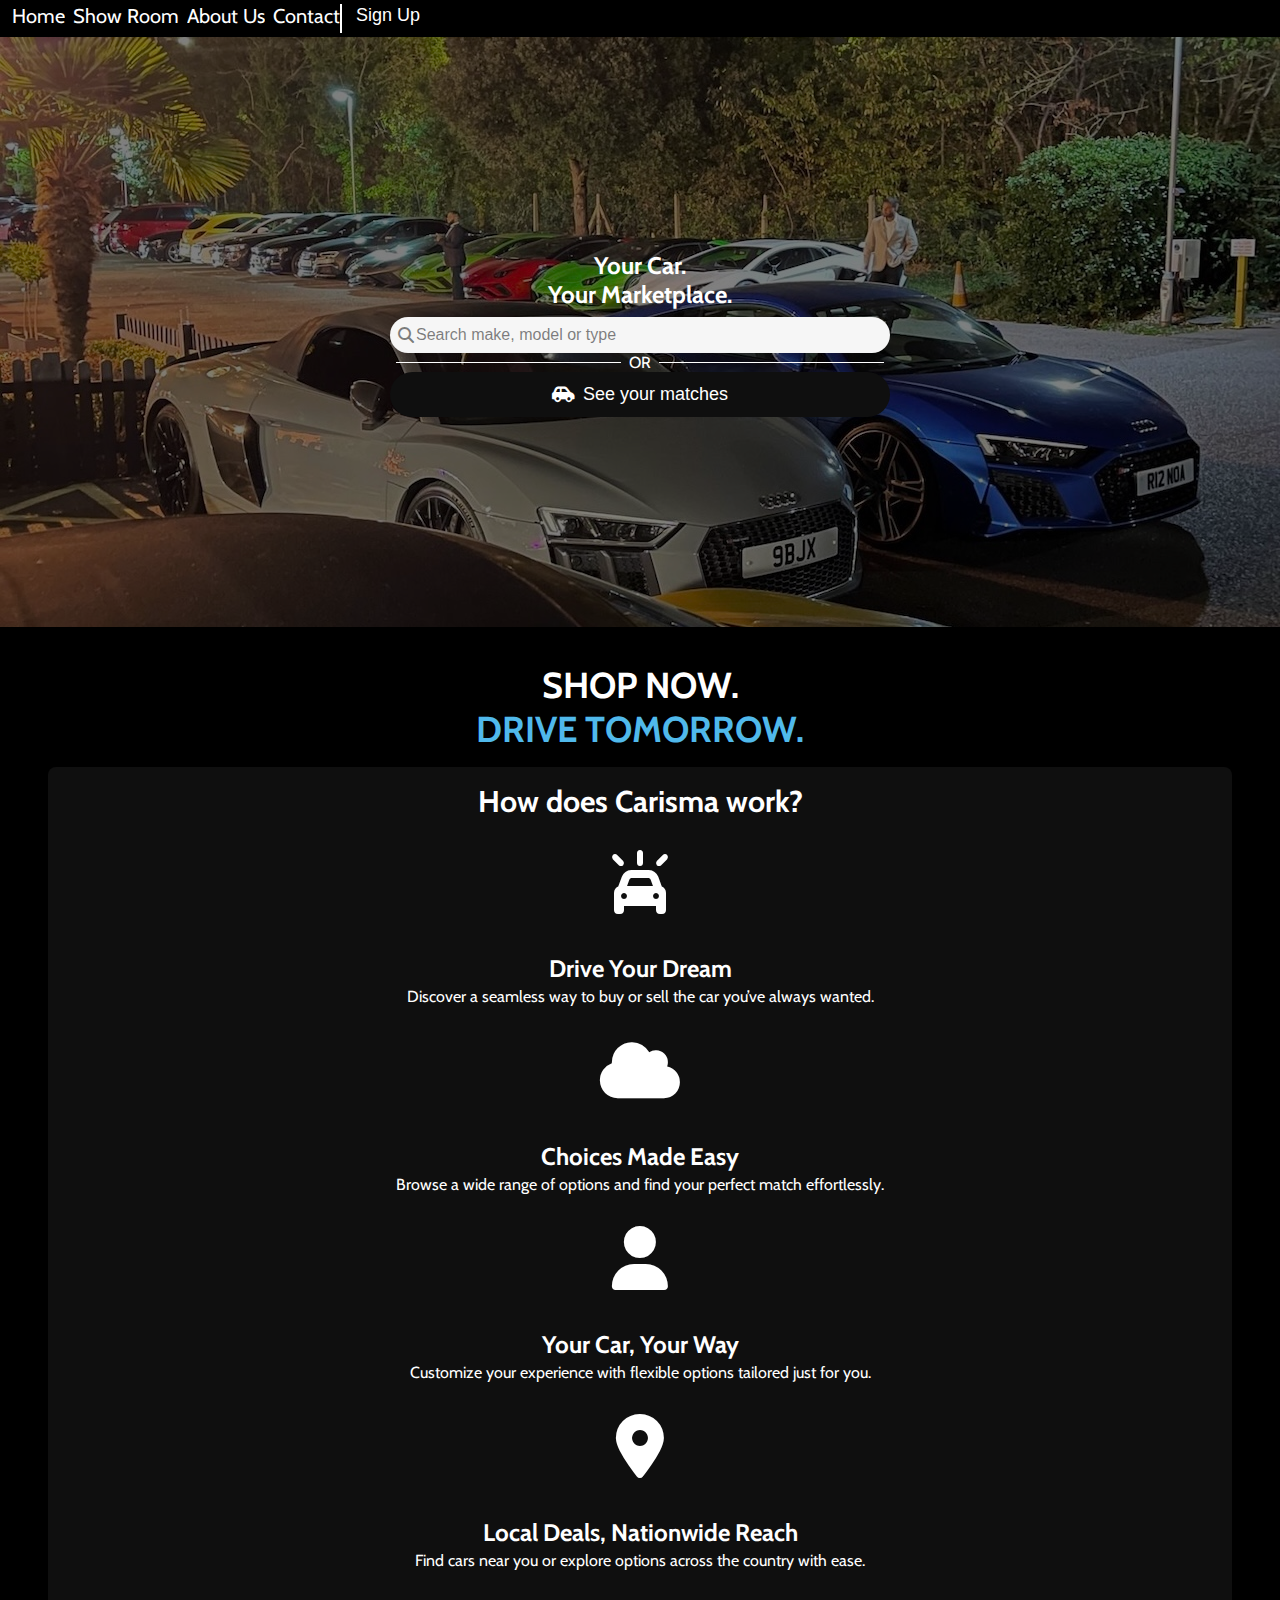
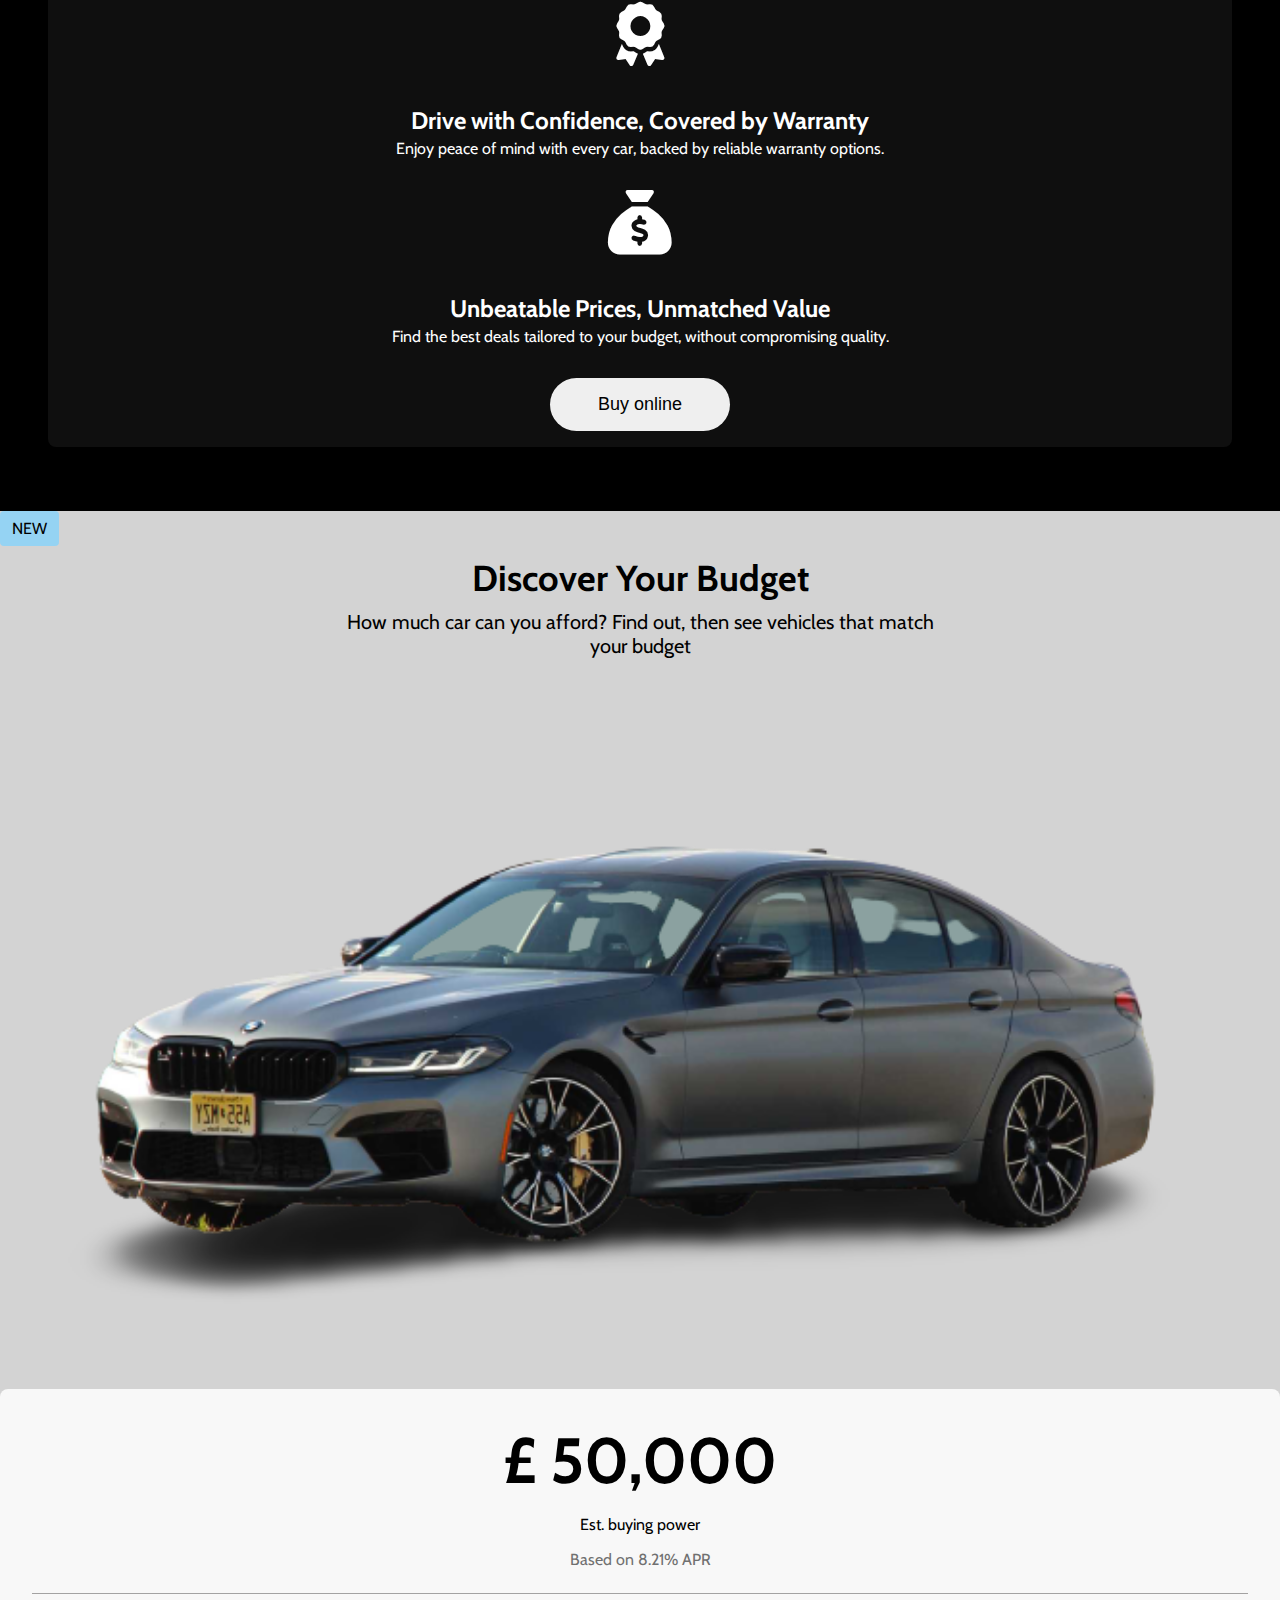
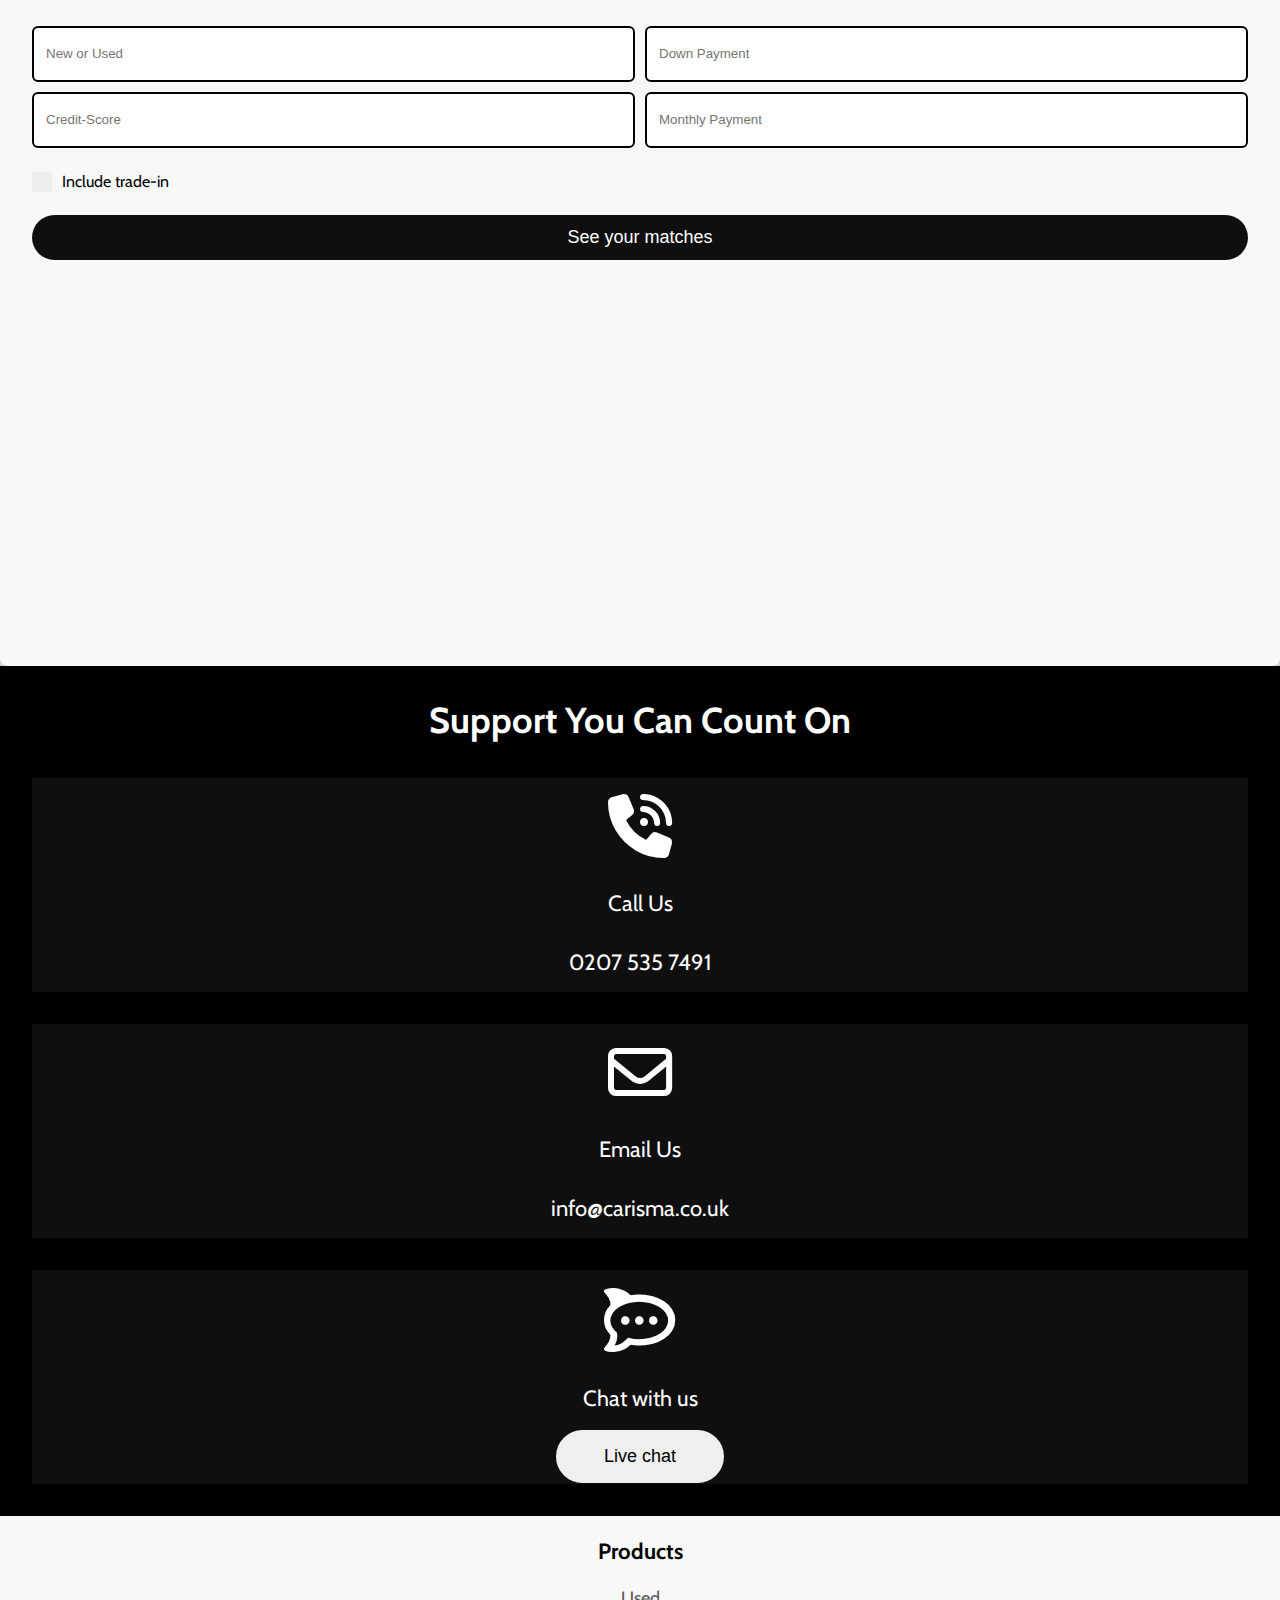
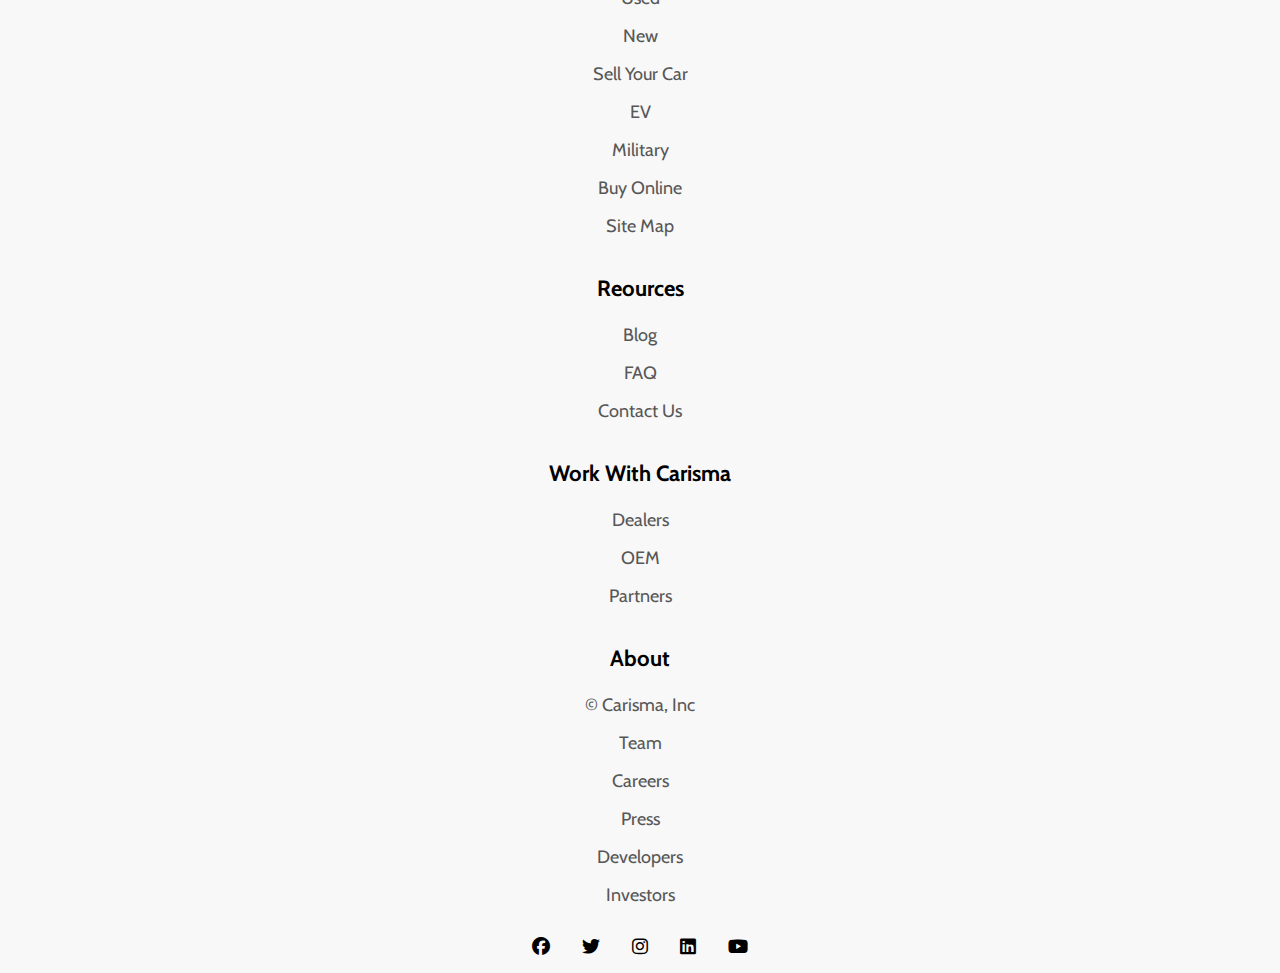
==== commit 2f84411e: "Made all pages responsive" ====
--- a/index.html
+++ b/index.html
@@ -11,7 +11,7 @@
 </head>
 <body>
         <nav class="navigation">
-            <ul class="navigation">
+            <ul class="navigation2">
                 <a href="index.html"><img src="images/logo.png" alt="Carisma logo"></a>
                 <li><a href="index.html">Home</a></li>
                 <li><a href="modules.html">Show Room</a></li>
@@ -29,7 +29,7 @@
         </nav>
     
         <section class="main-page">
-            <img style="opacity: 0.5;" src="images/background.jpg" alt="">
+            <img style="opacity: 0.5;" src="images/background.jpg" alt="Background">
             <div class="main-desc">
                 <h1>Your Car. <br> Your Marketplace.</h1>
                 <div class="search">
@@ -42,8 +42,8 @@
                     <div></div>
                 </div>
                 <button><i class="fa-solid fa-car-side"></i><a href="modules.html">See your matches</a></button>
+            </div>
         </section>
-    </div>
 
     <section class="description">
         <h2 style="color: white;">SHOP NOW.</h2>
@@ -152,7 +152,6 @@
     <section class="footer">
         <div class="footer-content">
             <h3>Products</h3>
-
                 <p><a href="#">Used</a></li></p>
                 <p><a href="#">New</a></p>
                 <p><a href="#">Sell Your Car</a></p>
@@ -163,30 +162,24 @@
         </div>
         <div class="footer-content">
             <h3>Reources</h3>
-
                 <p><a href="#">Blog</a></p>
                 <p><a href="#">FAQ</a></p>
                 <p><a href="#">Contact Us</a></p>
-
         </div>
         <div class="footer-content">
             <h3>Work With Carisma</h3>
-
                 <p><a href="#">Dealers</a></p>
                 <p><a href="#">OEM</a></p>
                 <p><a href="#">Partners</a></p>
-
         </div>
         <div class="footer-content">
             <h3>About</h3>
-
                 <p><a href="#">&copy; Carisma, Inc</a></p>
                 <p><a href="#">Team</a></p>
                 <p><a href="#">Careers</a></p>
                 <p><a href="#">Press</a></p>
                 <p><a href="#">Developers</a></p>
                 <p><a href="#">Investors</a></p>
-
         </div> 
             <ul class="footer-icons">
                 <li><a href="#"><i class="fa-brands fa-facebook"></i></a></li>
@@ -196,6 +189,5 @@
                 <li><a href="#"><i class="fa-brands fa-youtube"></i></a></li>
             </ul>
     </section>
-    <script src="script_mainPage.js"></script>
 </body>
 </html>--- a/style.css
+++ b/style.css
@@ -1,596 +1,1210 @@
-body{
-    font-family: "Cabin", sans-serif;
-    margin: 0;
-    background-color: black;
-}
-p,h1,h2,h3{
-    font-family: "Cabin", sans-serif;
-}
-
-/* Navigation Bar */
-.navigation{
-    z-index: 1000;
+@media screen and (min-width: 1325px) {
+    body{
+        font-family: "Cabin", sans-serif;
+        margin: 0;
+        background-color: black;
+    }
+    p,h1,h2,h3{
+        font-family: "Cabin", sans-serif;
+    }
+    
+    /* Navigation Bar */
+    .navigation{
+        z-index: 1000;
+        top: 0;
+        position: sticky;
+        background-color:  black;
+        display: flex;
+        justify-content: space-between;
+        align-items: center;
+        padding: 0.80rem;
+    }
+    
+    .navigation ul{
+        display: flex;
+        gap: 24px;
+        list-style: none;
+        margin: 0;
+    }
+    .navigation ul li a{
+        position: relative;
+        text-decoration: none;
+        color: white;
+        overflow: hidden;
+        display: inline-block;
+        transition: color 0.3s ease-in-out;
+    }
+    
+    
+    .navigation ul li{
+        font-size: 20px;
+    }
+    
+    .navigation ul li a::after {
+        content: '';
+        position: absolute;
+        left: 0;
+        bottom: 0;
+        width: 0;
+        height: 2px;
+        background-color: white; 
+        transition: width 0.3s ease-in-out; 
+    }
+    
+    .navigation ul li a:hover {
+        color: #f6f6f6;
+    }
+    
+    .navigation ul li a:hover::after {
+        width: 100%;
+    }
+    
+    
+    .navigation img{
+        transform: scale(1);
+        max-width: 200px;
+        height: auto;
+    }
+    
+    .navigation button{
+        font-size: 18px;
+        border: none;
+        background-color: transparent;
+        font-weight: normal;
+        color: white;
+    }
+    
+    .user{
+        display: flex;
+        padding: 0;
+        padding-right: 36px;
+    }
+    
+    .navigation .search-bar{
+        width: 100%;
+        display: flex;
+        align-items: center;
+        justify-items: center;
+        border-radius: 28px;
+        background-color: #f6f6f6;
+        transition: box-shadow 0.25s;
+        box-sizing: border-box; 
+        padding: 0 6px;
+    }
+    .navigation .search-bar:focus-within{
+        box-shadow: 0 0 2px rgba(0, 0, 0, 0.75);
+    }
+    
+    .search-bar input{
+        font-size: 16px;
+        font-family: 'Lexend', sans-serif;
+        margin-left: var(--padding);
+        outline: none;
+        border: none;
+        background: transparent;
+        flex: 1;
+        color: #333333;
+    }
+    
+    .user .nav-divider{
+        width: 2px;
+        background-color: white;
+    }
+    /* Main Page */
+    .main-page{
+        position: relative;
+    }
+    .main-page img{
+        width: 100%;
+    }
+    .main-page .main-desc{
+        position: absolute;
+        top: 50%;
+        left: 50%;
+        transform: translate(-50%, -50%);
+        max-width: 500px;
+        width: 80%;
+        box-sizing: border-box;
+        padding: 0 16px;
+    }
+    
+    .main-desc h1{
+        width: 100%;
+        text-align: center;
+        color: white;
+        padding-bottom: 16px;
+        margin: 0;
+        font-size: 42px;
+    }
+    
+    .main-desc input{
+        box-sizing: border-box;
+        text-align: left;
+    }
+    
+    .search {
+        width: 100%;
+        display: flex;
+        align-items: center;
+        padding: 14px;
+        border-radius: 28px;
+        background-color: #f6f6f6;
+        transition: box-shadow 0.25s;
+        margin-bottom: 14px;
+        box-sizing: border-box;
+    }
+    
+    .search:focus-within{
+        box-shadow: 0 0 2px rgba(0, 0, 0, 0.75);
+    }
+    
+    .search-input{
+        font-size: 16px;
+        font-family: 'Lexend', sans-serif;
+        margin-left: var(--padding);
+        outline: none;
+        border: none;
+        background: transparent;
+        flex: 1;
+        color: #333333;
+    }
+    
+    .search-input::placeholder,
+    .search-icon {
+        color: rgba(0, 0, 0, 0.5);
+    }
+    
+    .main-desc button{
+        width: 100%;
+        background-color: #0f0f0f;
+        color: white;
+        font-size: 18px;
+        padding: 12px 0;
+        border-radius: 28px;
+        border: none;
+        transition: box-shadow 0.3s ease;
+    
+        display: flex;
+        flex-direction: row;
+        align-items: center;
+        justify-content: center;
+        gap: 0.5rem;
+    }
+    
+    .main-desc .or-container{
+        height: fit-content;
+        display: flex;
+        flex-direction: row;
+        gap: 8px;
+        align-items: center;
+        justify-content: center;
+        margin-bottom: 14px;
+    }
+    
+    .main-desc .or-container div{
+        width: 45%;
+        background-color: white;
+        height: 1px;
+    }
+    
+    .main-desc .or-container p{
+        color: white;
+        padding: 0;
+    }
+    
+    .main-desc button a{
+        color: white;
+        text-decoration: none;
+        transition: color 0.3s ease;   
+    }
+    
+    .main-desc button i{
+        transition: color 0.3s ease;
+    }
+    
+    .main-desc button:hover{
+        cursor: pointer;
+        /* box-shadow: 0px 4px 6px rgba(255, 100, 0, 1);  */
+        box-shadow: 0px 4px 6px rgba(6, 174, 170, 1); 
+    }
+    
+    .main-desc button:hover a,
+    .main-desc button:hover i{
+        /* color: rgba(255, 100, 0, 1);  */
+        color: rgba(6, 174, 170, 1); 
+    }
+    
+    
+    /* Description */
+    .description{
+        background-color: black;
+        padding:32px 3rem;
+        padding-bottom: 64px;
+    }
+    
+    .description h2, .description p, .description h3{ 
+        color: white;
+    }
+    
+    .description h2{
+        text-align: center;
+        margin: 0;
+        font-size: 36px;
+    }
+    
+    .description .cards-container{
+        display: grid;
+        grid-template-columns: repeat(3, 1fr);
+        grid-template-rows: repeat(2, 1fr);
+        gap: 1.5rem;
+        row-gap: 2rem;
+        margin-bottom: 1rem;
+    }
+    
+    .desc-container {
+        background-color: #0f0f0f;
+        border-radius: 8px;
+        margin-top: 1rem;
+        padding: 1rem 2rem;
+        display: flex;
+        flex-direction: column;
+        align-items: center;
+    }   
+    
+    .desc-container .cards-container .card{
+        display: flex;
+        flex-direction: column;
+        justify-content: center;
+        align-items: center;
+    }
+    
+    .desc-container .cards-container .card .card-desc h3,
+    .desc-container .cards-container .card .card-desc p{
+        text-align: center;
+    }
+    
+    
+    .desc-container .cards-container .card i{
+        font-size: 64px;
+        color: white;
+    }
+    
+    .desc-container .btn-buy{
+        display: flex;
+        flex-direction: row; 
+        align-self: center;
+        justify-self: center;
+        padding: 16px 48px;
+        border-radius: 28px;
+        border: none;
+        transition: box-shadow 0.3s ease;
+    }
+    
+    .btn-buy a{
+        display: block;
+        text-align: center;
+        font-size: 18px;
+        text-decoration: none;
+        color: black;
+        transition:  color 0.3s ease;
+    }
+    
+    .btn-buy:hover{
+        cursor: pointer;
+        box-shadow: 0px 4px 6px rgba(6, 174, 170, 1); 
+    }
+    
+    .btn-buy:hover a{
+        color: rgba(6, 174, 170, 1);
+    }
+    
+    .cards-container .card{
+        display: flex;
+        gap: 16px;
+    }
+    
+    /* Finance Calculator */
+    .finance-calc{
+        background-color:  rgb(211, 211, 211);
+        padding: 3rem 10rem;
+        display: grid;
+        gap: 4rem;
+        grid-template-columns: repeat(2, 1fr);
+    }
+    
+    .finance-calc .car-type{
+        background-color: #95d3f3;
+        width: fit-content;
+        padding: 8px 12px;
+        border-radius: 4px;
+        color: black;
+    }
+    
+    .car p, .car h3{
+        margin: 0;
+        margin-bottom: 16px;
+    }
+    
+    
+    .finance-calc .finance{
+        background-color: #f8f8f8;
+        border-radius: 8px;
+        padding: 3rem;
+    }
+    
+    
+    .finance-calc .finance .inputs-container{
+        display: grid;
+        grid-template-columns: repeat(2, 1fr);
+        gap: 16px;
+        margin-bottom: 64px;
+    }
+    
+    .inputs-container input{
+        height: 50px;
+        border: 2px solid black;
+        border-radius: 6px;
+        padding-left: 12px;
+    }
+    
+    /* Check Box */
+    .container {
+        display: block;
+        position: relative;
+        padding-left: 30px;
+        margin-bottom: 48px;
+        cursor: pointer;
+        font-size: 16px;
+        -webkit-user-select: none;
+        -moz-user-select: none;
+        -ms-user-select: none;
+        user-select: none;
+    }
+      
+    .container input {
+    position: absolute;
+    opacity: 0;
+    cursor: pointer;
+    height: 0;
+    width: 0;
+    }
+    
+    .checkmark {
+    position: absolute;
     top: 0;
-    position: sticky;
-    background-color:  black;
-    display: flex;
-    justify-content: space-between;
-    align-items: center;
-    padding: 0.80rem;
-}
-
-.navigation ul{
-    display: flex;
-    gap: 24px;
-    list-style: none;
-    margin: 0;
-}
-.navigation ul li a{
-    position: relative;
-    text-decoration: none;
-    color: white;
-    overflow: hidden;
-    display: inline-block;
-    transition: color 0.3s ease-in-out;
-}
-
-
-.navigation ul li{
-    font-size: 20px;
-}
-
-.navigation ul li a::after {
-    content: '';
-    position: absolute;
     left: 0;
-    bottom: 0;
-    width: 0;
-    height: 2px;
-    background-color: white; 
-    transition: width 0.3s ease-in-out; 
-}
-
-.navigation ul li a:hover {
-    color: #f6f6f6;
-}
-
-.navigation ul li a:hover::after {
-    width: 100%;
-}
-
-
-.navigation img{
-    transform: scale(1);
-    max-width: 200px;
-    height: auto;
-}
-
-.navigation button{
-    font-size: 18px;
-    border: none;
-    background-color: transparent;
-    font-weight: normal;
-    color: white;
-}
-
-.user{
-    display: flex;
-    padding: 0;
-    padding-right: 36px;
-}
-
-.navigation .search-bar{
-    width: 100%;
-    display: flex;
-    align-items: center;
-    justify-items: center;
-    border-radius: 28px;
-    background-color: #f6f6f6;
-    transition: box-shadow 0.25s;
-    box-sizing: border-box; 
-    padding: 0 6px;
-}
-.navigation .search-bar:focus-within{
-    box-shadow: 0 0 2px rgba(0, 0, 0, 0.75);
-}
-
-.search-bar input{
-    font-size: 16px;
-    font-family: 'Lexend', sans-serif;
-    margin-left: var(--padding);
-    outline: none;
-    border: none;
-    background: transparent;
-    flex: 1;
-    color: #333333;
-}
-
-.user .nav-divider{
-    width: 2px;
-    background-color: white;
-}
-/* Main Page */
-.main-page{
-    position: relative;
-}
-.main-page img{
-    width: 100%;
-}
-.main-page .main-desc{
-    position: absolute;
-    top: 50%;
-    left: 50%;
-    transform: translate(-50%, -50%);
-    max-width: 500px;
-    width: 80%;
-    box-sizing: border-box;
-    padding: 0 16px;
-}
-
-.main-desc h1{
-    width: 100%;
-    text-align: center;
-    color: white;
-    padding-bottom: 16px;
-    margin: 0;
-    font-size: 42px;
-}
-
-.main-desc input{
-    box-sizing: border-box;
-    text-align: left;
-}
-
-.search {
-    width: 100%;
-    display: flex;
-    align-items: center;
-    padding: 14px;
-    border-radius: 28px;
-    background-color: #f6f6f6;
-    transition: box-shadow 0.25s;
-    margin-bottom: 14px;
-    box-sizing: border-box;
-}
-
-.search:focus-within{
-    box-shadow: 0 0 2px rgba(0, 0, 0, 0.75);
-}
-
-.search-input{
-    font-size: 16px;
-    font-family: 'Lexend', sans-serif;
-    margin-left: var(--padding);
-    outline: none;
-    border: none;
-    background: transparent;
-    flex: 1;
-    color: #333333;
-}
-
-.search-input::placeholder,
-.search-icon {
-    color: rgba(0, 0, 0, 0.5);
-}
-
-.main-desc button{
-    width: 100%;
-    background-color: #0f0f0f;
-    color: white;
-    font-size: 18px;
-    padding: 12px 0;
-    border-radius: 28px;
-    border: none;
-    transition: box-shadow 0.3s ease;
-
-    display: flex;
-    flex-direction: row;
-    align-items: center;
-    justify-content: center;
-    gap: 0.5rem;
-}
-
-.main-desc .or-container{
-    height: fit-content;
-    display: flex;
-    flex-direction: row;
-    gap: 8px;
-    align-items: center;
-    justify-content: center;
-    margin-bottom: 14px;
-}
-
-.main-desc .or-container div{
-    width: 45%;
-    background-color: white;
-    height: 1px;
-}
-
-.main-desc .or-container p{
-    color: white;
-    padding: 0;
-}
-
-.main-desc button a{
-    color: white;
-    text-decoration: none;
-    transition: color 0.3s ease;   
-}
-
-.main-desc button i{
-    transition: color 0.3s ease;
-}
-
-.main-desc button:hover{
-    cursor: pointer;
-    /* box-shadow: 0px 4px 6px rgba(255, 100, 0, 1);  */
-    box-shadow: 0px 4px 6px rgba(6, 174, 170, 1); 
-}
-
-.main-desc button:hover a,
-.main-desc button:hover i{
-    /* color: rgba(255, 100, 0, 1);  */
-    color: rgba(6, 174, 170, 1); 
-}
-
-
-/* Description */
-.description{
-    background-color: black;
-    padding:32px 3rem;
-    padding-bottom: 64px;
-}
-
-.description h2, .description p, .description h3{ 
-    color: white;
-}
-
-.description h2{
-    text-align: center;
-    margin: 0;
-    font-size: 36px;
-}
-
-.description .cards-container{
-    display: grid;
-    grid-template-columns: repeat(3, 1fr);
-    grid-template-rows: repeat(2, 1fr);
-    gap: 1.5rem;
-    row-gap: 2rem;
-    margin-bottom: 1rem;
-}
-
-.desc-container {
-    background-color: #0f0f0f;
-    border-radius: 8px;
-    margin-top: 1rem;
-    padding: 1rem 2rem;
-    display: flex;
-    flex-direction: column;
-    align-items: center;
-}   
-
-.desc-container .cards-container .card{
-    display: flex;
-    flex-direction: column;
-    justify-content: center;
-    align-items: center;
-}
-
-.desc-container .cards-container .card .card-desc h3,
-.desc-container .cards-container .card .card-desc p{
-    text-align: center;
-}
-
-
-.desc-container .cards-container .card i{
-    font-size: 64px;
-    color: white;
-}
-
-.desc-container .btn-buy{
-    display: flex;
-    flex-direction: row; 
-    align-self: center;
-    justify-self: center;
-    padding: 16px 48px;
-    border-radius: 28px;
-    border: none;
-    transition: box-shadow 0.3s ease;
-}
-
-.btn-buy a{
-    display: block;
-    text-align: center;
-    font-size: 18px;
-    text-decoration: none;
-    color: black;
-    transition:  color 0.3s ease;
-}
-
-.btn-buy:hover{
-    cursor: pointer;
-    box-shadow: 0px 4px 6px rgba(6, 174, 170, 1); 
-}
-
-.btn-buy:hover a{
-    color: rgba(6, 174, 170, 1);
-}
-
-.cards-container .card{
-    display: flex;
-    gap: 16px;
-}
-
-/* Finance Calculator */
-.finance-calc{
-    background-color:  rgb(211, 211, 211);
-    padding: 3rem 10rem;
-    display: grid;
-    gap: 4rem;
-    grid-template-columns: repeat(2, 1fr);
-}
-
-.finance-calc .car-type{
-    background-color: #95d3f3;
-    width: fit-content;
-    padding: 8px 12px;
-    border-radius: 4px;
-    color: black;
-}
-
-.car p, .car h3{
-    margin: 0;
-    margin-bottom: 16px;
-}
-
-
-.finance-calc .finance{
-    background-color: #f8f8f8;
-    border-radius: 8px;
-    padding: 3rem;
-}
-
-
-.finance-calc .finance .inputs-container{
-    display: grid;
-    grid-template-columns: repeat(2, 1fr);
-    gap: 16px;
-    margin-bottom: 64px;
-}
-
-.inputs-container input{
-    height: 50px;
-    border: 2px solid black;
-    border-radius: 6px;
-    padding-left: 12px;
-}
-
-/* Check Box */
-.container {
-    display: block;
-    position: relative;
-    padding-left: 30px;
-    margin-bottom: 48px;
-    cursor: pointer;
-    font-size: 16px;
-    -webkit-user-select: none;
-    -moz-user-select: none;
-    -ms-user-select: none;
-    user-select: none;
-}
-  
-.container input {
-position: absolute;
-opacity: 0;
-cursor: pointer;
-height: 0;
-width: 0;
-}
-
-.checkmark {
-position: absolute;
-top: 0;
-left: 0;
-height: 20px;
-width: 20px;
-background-color: #eee;
-}
-
-.container:hover input ~ .checkmark {
-background-color: #ccc;
-}
-
-.container input:checked ~ .checkmark {
-background-color: #2196F3;
-}
-
-.checkmark:after {
-content: "";
-position: absolute;
-display: none;
-}
-
-.container input:checked ~ .checkmark:after {
-display: block;
-}
-
-.container .checkmark:after {
-left: 6px;
-top: 3px;
-width: 5px;
-height: 10px;
-border: solid white;
-border-width: 0 3px 3px 0;
--webkit-transform: rotate(45deg);
--ms-transform: rotate(45deg);
-transform: rotate(45deg);
-}
-
-
-.finance-calc .finance button{
-    width: 100%;
-    background-color: #0f0f0f;
-    color: white;
-    font-size: 18px;
-    padding: 12px 0;
-    border-radius: 28px;
-    border: none;
-    transition: box-shadow 0.3s ease;
-}
-
-.finance-calc .finance button a{
-    color: white;
-    text-decoration: none;
-    transition: color 0.3s ease;   
-}
-
-.finance-calc .finance button:hover{
-    cursor: pointer;
-    box-shadow: 0px 4px 6px rgba(236, 0, 139, 1); 
-}
-
-.finance-calc .finance button:hover a{
-    color: rgba(236, 0, 139, 1); 
-}
-
-
-
-/* Contacts */
-.contacts{
-    padding: 2rem;
-}
-
-.contacts h3{
-    color: white;
-    text-align: center;
-    font-size: 36px;
-    margin-top: 0;
-}
-
-.contacts .contacts-container{
-    display: grid;
-    grid-template-columns: repeat(3, 1fr);
-    gap: 2rem;
-}
-
-.contacts-container .contact{
-    display: flex;
-    flex-direction: column;
-    justify-content: center;
-    align-items: center;
-    background-color: #0f0f0f;
-}
-
-.contacts-container .contact i,
-.contacts-container .contact p{
-    color: white;
-    text-align: center;
-    margin: 1rem 0;
-    font-size: 22px;
-}
-
-.contacts-container .chat{
-    justify-content:space-evenly;
-}
-
-.contacts-container .contact i{
-    font-size: 64px;
-}
-
-/* Slide-in underline effect */
-.contacts .phone-number span,
-.contacts .email span {
-    position: relative;
-    display: inline-block;
-    cursor: pointer;
-    color: white; 
-}
-
-.contacts .phone-number span::after,
-.contacts .email span::after {
+    height: 20px;
+    width: 20px;
+    background-color: #eee;
+    }
+    
+    .container:hover input ~ .checkmark {
+    background-color: #ccc;
+    }
+    
+    .container input:checked ~ .checkmark {
+    background-color: #2196F3;
+    }
+    
+    .checkmark:after {
     content: "";
     position: absolute;
-    bottom: 0; 
+    display: none;
+    }
+    
+    .container input:checked ~ .checkmark:after {
+    display: block;
+    }
+    
+    .container .checkmark:after {
+    left: 6px;
+    top: 3px;
+    width: 5px;
+    height: 10px;
+    border: solid white;
+    border-width: 0 3px 3px 0;
+    -webkit-transform: rotate(45deg);
+    -ms-transform: rotate(45deg);
+    transform: rotate(45deg);
+    }
+    
+    
+    .finance-calc .finance button{
+        width: 100%;
+        background-color: #0f0f0f;
+        color: white;
+        font-size: 18px;
+        padding: 12px 0;
+        border-radius: 28px;
+        border: none;
+        transition: box-shadow 0.3s ease;
+    }
+    
+    .finance-calc .finance button a{
+        color: white;
+        text-decoration: none;
+        transition: color 0.3s ease;   
+    }
+    
+    .finance-calc .finance button:hover{
+        cursor: pointer;
+        box-shadow: 0px 4px 6px rgba(236, 0, 139, 1); 
+    }
+    
+    .finance-calc .finance button:hover a{
+        color: rgba(236, 0, 139, 1); 
+    }
+    
+    
+    
+    /* Contacts */
+    .contacts{
+        padding: 2rem;
+    }
+    
+    .contacts h3{
+        color: white;
+        text-align: center;
+        font-size: 36px;
+        margin-top: 0;
+    }
+    
+    .contacts .contacts-container{
+        display: grid;
+        grid-template-columns: repeat(3, 1fr);
+        gap: 2rem;
+    }
+    
+    .contacts-container .contact{
+        display: flex;
+        flex-direction: column;
+        justify-content: center;
+        align-items: center;
+        background-color: #0f0f0f;
+    }
+    
+    .contacts-container .contact i,
+    .contacts-container .contact p{
+        color: white;
+        text-align: center;
+        margin: 1rem 0;
+        font-size: 22px;
+    }
+    
+    .contacts-container .chat{
+        justify-content:space-evenly;
+    }
+    
+    .contacts-container .contact i{
+        font-size: 64px;
+    }
+    
+    /* Slide-in underline effect */
+    .contacts .phone-number span,
+    .contacts .email span {
+        position: relative;
+        display: inline-block;
+        cursor: pointer;
+        color: white; 
+    }
+    
+    .contacts .phone-number span::after,
+    .contacts .email span::after {
+        content: "";
+        position: absolute;
+        bottom: 0; 
+        left: 0;
+        width: 0;
+        height: 2px; 
+        background-color: white; 
+        transition: width 0.3s ease-in-out;
+    }
+    
+    .contacts .phone-number span:hover::after,
+    .contacts .email span:hover::after {
+        width: 100%; 
+    }
+    
+    
+    .contact button{
+        display: flex;
+        align-self: center;
+        justify-self: center;
+        padding: 16px 48px;
+        border-radius: 28px;
+        border: none;
+        transition: box-shadow 0.3s ease;
+    }
+    
+    .contact button a{
+        font-size: 18px;
+        text-decoration: none;
+        color: black;
+        transition: color 0.3s ease;
+    }
+    
+    .contact button:hover{
+        cursor: pointer;
+        box-shadow: 0px 4px 6px rgba(255, 100, 0, 1); 
+    }
+    
+    .contact button:hover a{
+        color:  rgba(255, 100, 0, 1);
+    }
+    
+    
+    /* Footer */
+    .footer{
+        background-color: #f8f8f8;
+        display: grid;
+        grid-template-columns: repeat(4, 1fr);
+        padding: 2rem;
+        row-gap: 24px;
+    }
+    
+    .footer .footer-content{
+        justify-self: center;
+    }
+    
+    .footer-content h3{
+        font-size: 22px;
+    }
+    
+    .footer-content a{
+        font-size: 18px;
+        color: #575757;
+        text-decoration: none;
+        text-decoration-thickness: 0;
+        transition: text-decoration-thickness 0.3s ease;
+    }
+    
+    .footer-content a:hover{
+        text-decoration: underline;
+        text-decoration-thickness: 2px;
+    
+    }
+    
+    .footer .footer-icons{
+        list-style: none;
+        display: flex;
+        gap: 32px;
+        justify-self: center;
+    }
+    .footer-icons i{
+        font-size: 18px;
+        color: black;
+    }
+    
+    
+}
+/* dahjdbjkd
+daenjkdebnfjkde
+debdhjzbfjk
+d snzfbjkefbjle
+fejaknbfjkebfjae
+fenjaknfje */
+
+@media screen and (max-width: 1324px) {
+    body{
+        font-family: "Cabin", sans-serif;
+        margin: 0;
+        background-color: black;
+    }
+    p,h1,h2,h3{
+        font-family: "Cabin", sans-serif;
+    } 
+    /* Navigation Bar */
+    .navigation{
+        z-index: 1000;
+        top: 0;
+        padding: 4px;
+        position: sticky;
+        background-color:  black;
+        display:flex;
+    }
+    
+    .navigation ul{
+        display: flex;
+        gap: 8px;
+        list-style: none;
+        margin: 0;
+    }
+    .navigation ul li a{
+        position: relative;
+        text-decoration: none;
+        color: white;
+        overflow: hidden;
+        display: inline-block;
+        transition: color 0.3s ease-in-out;
+    }
+
+    .navigation2 img{
+        display: none;
+    }
+    
+    .navigation2{
+        padding: 0;
+    }
+    .navigation ul li{
+        font-size: 20px;
+        text-align: center;
+    }
+    
+    .navigation ul li a::after {
+        content: '';
+        position: absolute;
+        left: 0;
+        bottom: 0;
+        width: 0;
+        height: 2px;
+        background-color: white; 
+        transition: width 0.3s ease-in-out; 
+    }
+    
+    .navigation ul li a:hover {
+        color: #f6f6f6;
+    }
+    
+    .navigation ul li a:hover::after {
+        width: 100%;
+    }
+    
+    .navigation button{
+        font-size: 18px;
+        border: none;
+        background-color: transparent;
+        font-weight: normal;
+        color: white;
+    }
+    
+    .user{
+        display: flex;
+        gap: 0;
+        padding: 0;
+    }
+    
+    .navigation .search-bar{
+        display: none;
+    }
+    
+    .user .nav-divider{
+        width: 2px;
+        background-color: white;
+    }
+
+    .main-page{
+        position: relative;
+    }
+    .main-page img{
+        width: 100%;
+    }
+    .main-page .main-desc{
+        position: absolute;
+        top: 50%;
+        left: 50%;
+        transform: translate(-50%, -50%);
+        max-width: 500px;
+        width: 80%;
+        padding: 0 16px;
+    }
+
+    .main-desc h1{
+        /* width: 100%; */
+        text-align: center;
+        color: white;
+        padding-bottom: 8px;
+        margin: 0;
+        font-size: 24px;
+    }
+    
+    .main-desc input{
+        box-sizing: border-box;
+        text-align: left;
+    }
+    
+    .search {
+        width: 100%;
+        display: flex;
+        align-items: center;
+        padding: 8px;
+        border-radius: 28px;
+        background-color: #f6f6f6;
+        transition: box-shadow 0.25s;
+        box-sizing: border-box;
+    }
+    
+    .search:focus-within{
+        box-shadow: 0 0 2px rgba(0, 0, 0, 0.75);
+    }
+    
+    .search-input{
+        font-size: 16px;
+        font-family: 'Lexend', sans-serif;
+        margin-left: var(--padding);
+        outline: none;
+        border: none;
+        background: transparent;
+        flex: 1;
+        color: #333333;
+    }
+    
+    .search-input::placeholder,
+    .search-icon {
+        color: rgba(0, 0, 0, 0.5);
+    }
+    
+    .main-desc button{
+        width: 100%;
+        background-color: #0f0f0f;
+        color: white;
+        font-size: 18px;
+        padding: 12px 0;
+        border-radius: 28px;
+        border: none;
+        transition: box-shadow 0.3s ease;
+    
+        display: flex;
+        flex-direction: row;
+        align-items: center;
+        justify-content: center;
+        gap: 0.5rem;
+    }
+    
+    .main-desc .or-container{
+        height: fit-content;
+        display: flex;
+        flex-direction: row;
+        gap: 8px;
+        align-items: center;
+        justify-content: center;
+        margin-bottom: 0px;
+    }
+    
+    .main-desc .or-container div{
+        width: 45%;
+        background-color: white;
+        height: 1px;
+    }
+    
+    .main-desc .or-container p{
+        color: white;
+        padding: 0;
+        margin: 0;
+    }
+    
+    .main-desc button a{
+        color: white;
+        text-decoration: none;
+        transition: color 0.3s ease;   
+    }
+    
+    .main-desc button i{
+        transition: color 0.3s ease;
+    }
+    
+    .main-desc button:hover{
+        cursor: pointer;
+        /* box-shadow: 0px 4px 6px rgba(255, 100, 0, 1);  */
+        box-shadow: 0px 4px 6px rgba(6, 174, 170, 1); 
+    }
+    
+    .main-desc button:hover a,
+    .main-desc button:hover i{
+        /* color: rgba(255, 100, 0, 1);  */
+        color: rgba(6, 174, 170, 1); 
+    }
+    
+    .description{
+        background-color: black;
+        padding:32px 3rem;
+        padding-bottom: 64px;
+    }
+    
+    .description h2, .description p, .description h3{ 
+        color: white;
+    }
+    
+    .description h2{
+        text-align: center;
+        margin: 0;
+        font-size: 36px;
+    }
+    
+    .description .cards-container{
+        display: grid;
+        grid-template-columns: repeat(1, 1fr);
+        grid-template-rows: repeat(6, 1fr);
+        gap: 1.5rem;
+        row-gap: 1rem;
+        margin-bottom: 1rem;
+    }
+    
+    .desc-container {
+        background-color: #0f0f0f;
+        border-radius: 8px;
+        margin-top: 1rem;
+        padding: 1rem 2rem;
+        display: flex;
+        flex-direction: column;
+        align-items: center;
+    }   
+    
+    .desc-container .cards-container .card{
+        display: flex;
+        flex-direction: column;
+        justify-content: center;
+        align-items: center;
+    }
+    
+    .desc-container .cards-container .card .card-desc h3,
+    .desc-container .cards-container .card .card-desc p{
+        text-align: center;
+    }
+    
+    
+    .desc-container .cards-container .card i{
+        font-size: 64px;
+        color: white;
+    }
+    
+    .desc-container .btn-buy{
+        display: flex;
+        flex-direction: row; 
+        align-self: center;
+        justify-self: center;
+        padding: 16px 48px;
+        border-radius: 28px;
+        border: none;
+        transition: box-shadow 0.3s ease;
+    }
+    
+    .btn-buy a{
+        display: block;
+        text-align: center;
+        font-size: 18px;
+        text-decoration: none;
+        color: black;
+        transition:  color 0.3s ease;
+    }
+    
+    .btn-buy:hover{
+        cursor: pointer;
+        box-shadow: 0px 4px 6px rgba(6, 174, 170, 1); 
+    }
+    
+    .btn-buy:hover a{
+        color: rgba(6, 174, 170, 1);
+    }
+    
+    .cards-container .card{
+        display: flex;
+        gap: 16px;
+    }
+    
+    
+
+    /* car */
+
+    .finance-calc{
+        width: 100%;
+        background-color:  rgb(211, 211, 211);
+        display: grid;
+        grid-template-rows: repeat(2, 1fr);
+        overflow: hidden;
+    }
+    
+    .finance-calc .car-type{
+        background-color: #95d3f3;
+        width: fit-content;
+        padding: 8px 12px;
+        border-radius: 4px;
+        color: black;
+        text-align: center;
+    }
+    .car{
+        order: 1;
+        width: inherit;
+        overflow: hidden;
+    }
+    .car p, .car h3{
+        margin: 0;
+        margin-bottom: 10px;
+        text-align: center;
+    }
+
+    .car img{
+        scale: 1;
+
+        width: inherit;
+        overflow: hidden;
+        display: flex;
+        flex-direction: column; 
+        justify-content: center;
+        align-items: center; 
+        
+    }
+    
+    
+    .finance-calc .finance{
+        background-color: #f8f8f8;
+        border-radius: 8px;
+        padding: 2rem;
+        order: 2;
+    }
+    
+    
+    .finance-calc .finance .inputs-container{
+        display: grid;
+        grid-template-rows: repeat(2, 1fr);
+        grid-template-columns: repeat(2, 1fr);
+        gap: 10px;
+        margin-bottom: 24px;
+        width: 100%;
+    }
+    
+    .inputs-container input{
+        height: 50px;
+        border: 2px solid black;
+        border-radius: 6px;
+        padding-left: 12px;
+    }
+    
+    /* Check Box */
+    .container {
+        display: block;
+        position: relative;
+        padding-left: 30px;
+        margin-bottom: 24px;
+        cursor: pointer;
+        font-size: 16px;
+        -webkit-user-select: none;
+        -moz-user-select: none;
+        -ms-user-select: none;
+        user-select: none;
+    }
+      
+    .container input {
+    position: absolute;
+    opacity: 0;
+    cursor: pointer;
+    height: 0;
+    width: 0;
+    }
+    
+    .checkmark {
+    position: absolute;
+    top: 0;
     left: 0;
-    width: 0;
-    height: 2px; 
-    background-color: white; 
-    transition: width 0.3s ease-in-out;
-}
+    height: 20px;
+    width: 20px;
+    background-color: #eee;
+    }
+    
+    .container:hover input ~ .checkmark {
+    background-color: #ccc;
+    }
+    
+    .container input:checked ~ .checkmark {
+    background-color: #2196F3;
+    }
+    
+    .checkmark:after {
+    content: "";
+    position: absolute;
+    display: none;
+    }
+    
+    .container input:checked ~ .checkmark:after {
+    display: block;
+    }
+    
+    .container .checkmark:after {
+    left: 6px;
+    top: 3px;
+    width: 5px;
+    height: 10px;
+    border: solid white;
+    border-width: 0 3px 3px 0;
+    -webkit-transform: rotate(45deg);
+    -ms-transform: rotate(45deg);
+    transform: rotate(45deg);
+    }
+    
+    
+    .finance-calc .finance button{
+        width: 100%;
+        background-color: #0f0f0f;
+        color: white;
+        font-size: 18px;
+        padding: 12px 0;
+        border-radius: 28px;
+        border: none;
+        transition: box-shadow 0.3s ease;
+    }
+    
+    .finance-calc .finance button a{
+        color: white;
+        text-decoration: none;
+        transition: color 0.3s ease;   
+    }
+    
+    .finance-calc .finance button:hover{
+        cursor: pointer;
+        box-shadow: 0px 4px 6px rgba(236, 0, 139, 1); 
+    }
+    
+    .finance-calc .finance button:hover a{
+        color: rgba(236, 0, 139, 1); 
+    }
+    
 
-.contacts .phone-number span:hover::after,
-.contacts .email span:hover::after {
-    width: 100%; 
-}
+    /* Contacts */
+    .contacts{
+        padding: 2rem;
+    }
+    
+    .contacts h3{
+        color: white;
+        text-align: center;
+        font-size: 36px;
+        margin-top: 0;
+    }
+    
+    .contacts .contacts-container{
+        display: grid;
+        grid-template-rows: repeat(3, 1fr);
+        gap: 2rem;
+    }
+    
+    .contacts-container .contact{
+        display: flex;
+        flex-direction: column;
+        justify-content: center;
+        align-items: center;
+        background-color: #0f0f0f;
+    }
+    
+    .contacts-container .contact i,
+    .contacts-container .contact p{
+        color: white;
+        text-align: center;
+        margin: 1rem 0;
+        font-size: 22px;
+    }
+    
+    .contacts-container .chat{
+        justify-content:space-evenly;
+    }
+    
+    .contacts-container .contact i{
+        font-size: 64px;
+    }
+    
+    /* Slide-in underline effect */
+    .contacts .phone-number span,
+    .contacts .email span {
+        position: relative;
+        display: inline-block;
+        cursor: pointer;
+        color: white; 
+    }
+    
+    .contacts .phone-number span::after,
+    .contacts .email span::after {
+        content: "";
+        position: absolute;
+        bottom: 0; 
+        left: 0;
+        width: 0;
+        height: 2px; 
+        background-color: white; 
+        transition: width 0.3s ease-in-out;
+    }
+    
+    .contacts .phone-number span:hover::after,
+    .contacts .email span:hover::after {
+        width: 100%; 
+    }
+    
+    
+    .contact button{
+        display: flex;
+        align-self: center;
+        justify-self: center;
+        padding: 16px 48px;
+        border-radius: 28px;
+        border: none;
+        transition: box-shadow 0.3s ease;
+    }
+    
+    .contact button a{
+        font-size: 18px;
+        text-decoration: none;
+        color: black;
+        transition: color 0.3s ease;
+    }
+    
+    .contact button:hover{
+        cursor: pointer;
+        box-shadow: 0px 4px 6px rgba(255, 100, 0, 1); 
+    }
+    
+    .contact button:hover a{
+        color:  rgba(255, 100, 0, 1);
+    }
+    
+    
+    /* Footer */
+    .footer{
+        background-color: #f8f8f8;
+        display: flex;
+        flex-direction: column;
+    }
+    
+    .footer .footer-content{
+        justify-self: center;
+        align-items: center;
+        width: inherit;
+    }
+    
+    .footer-content h3{
+        font-size: 22px;
+        justify-self: center;
+        align-items: center;
+    }
+    
+    .footer-content a{
+        font-size: 18px;
+        color: #575757;
+        text-decoration: none;
+        
+        text-decoration-thickness: 0;
+        transition: text-decoration-thickness 0.3s ease;
+    }
+    
+    .footer-content p{
+        justify-self: center;
+        align-items: center;
+    }
 
-
-.contact button{
-    display: flex;
-    align-self: center;
-    justify-self: center;
-    padding: 16px 48px;
-    border-radius: 28px;
-    border: none;
-    transition: box-shadow 0.3s ease;
-}
-
-.contact button a{
-    font-size: 18px;
-    text-decoration: none;
-    color: black;
-    transition: color 0.3s ease;
-}
-
-.contact button:hover{
-    cursor: pointer;
-    box-shadow: 0px 4px 6px rgba(255, 100, 0, 1); 
-}
-
-.contact button:hover a{
-    color:  rgba(255, 100, 0, 1);
-}
-
-
-/* Footer */
-.footer{
-    background-color: #f8f8f8;
-    display: grid;
-    grid-template-columns: repeat(4, 1fr);
-    padding: 2rem;
-    row-gap: 24px;
-}
-
-.footer .footer-content{
-    justify-self: center;
-}
-
-.footer-content h3{
-    font-size: 22px;
-}
-
-.footer-content a{
-    font-size: 18px;
-    color: #575757;
-    text-decoration: none;
-    text-decoration-thickness: 0;
-    transition: text-decoration-thickness 0.3s ease;
-}
-
-.footer-content a:hover{
-    text-decoration: underline;
-    text-decoration-thickness: 2px;
-
-}
-
-.footer .footer-icons{
-    list-style: none;
-    display: flex;
-    gap: 32px;
-    justify-self: center;
-}
-.footer-icons i{
-    font-size: 18px;
-    color: black;
-}
-
+    .footer-content a:hover{
+        text-decoration: underline;
+        text-decoration-thickness: 2px;
+    
+    }
+    
+    .footer .footer-icons{
+        padding: 0;
+        list-style: none;
+        display: flex;
+        gap: 32px;
+        justify-content: center;
+        align-items: center;
+    }
+    .footer-icons i{
+        justify-self: center;
+        align-items: center;
+        font-size: 18px;
+        color: black;
+    }
+}